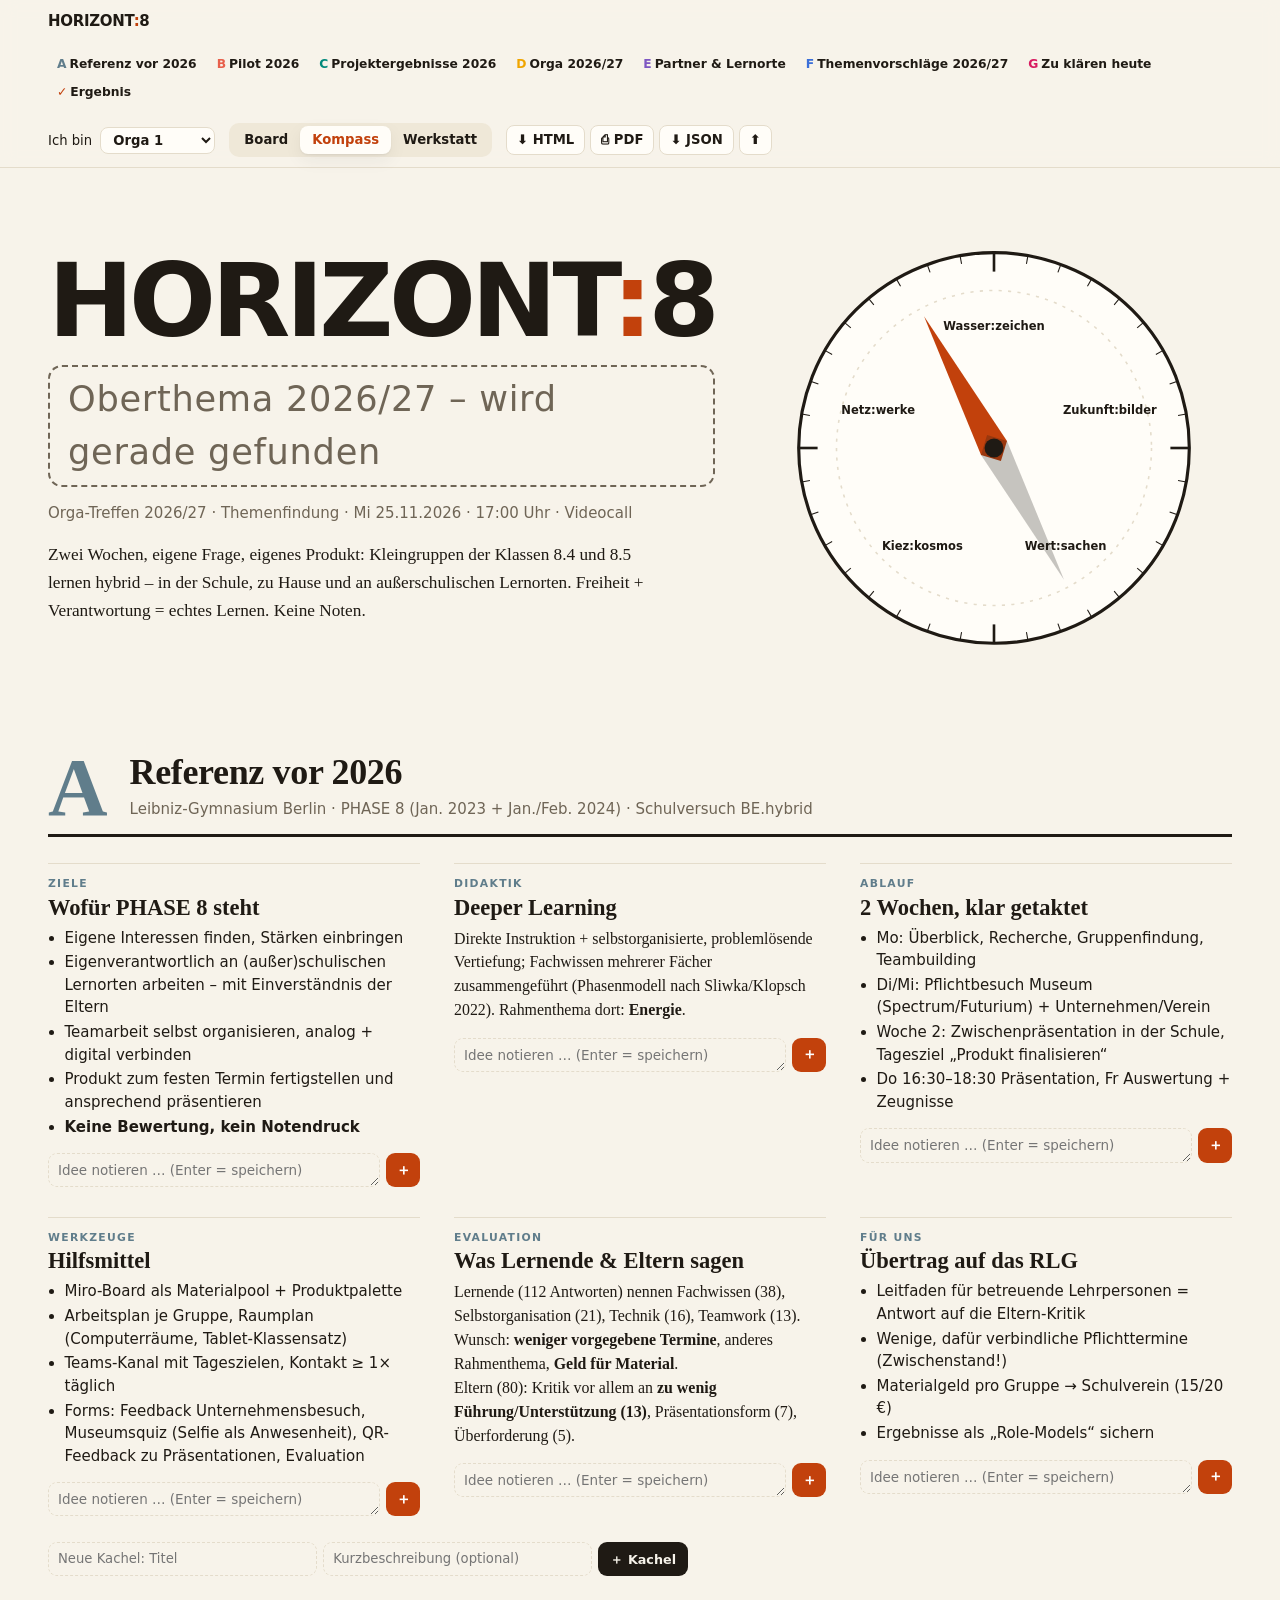
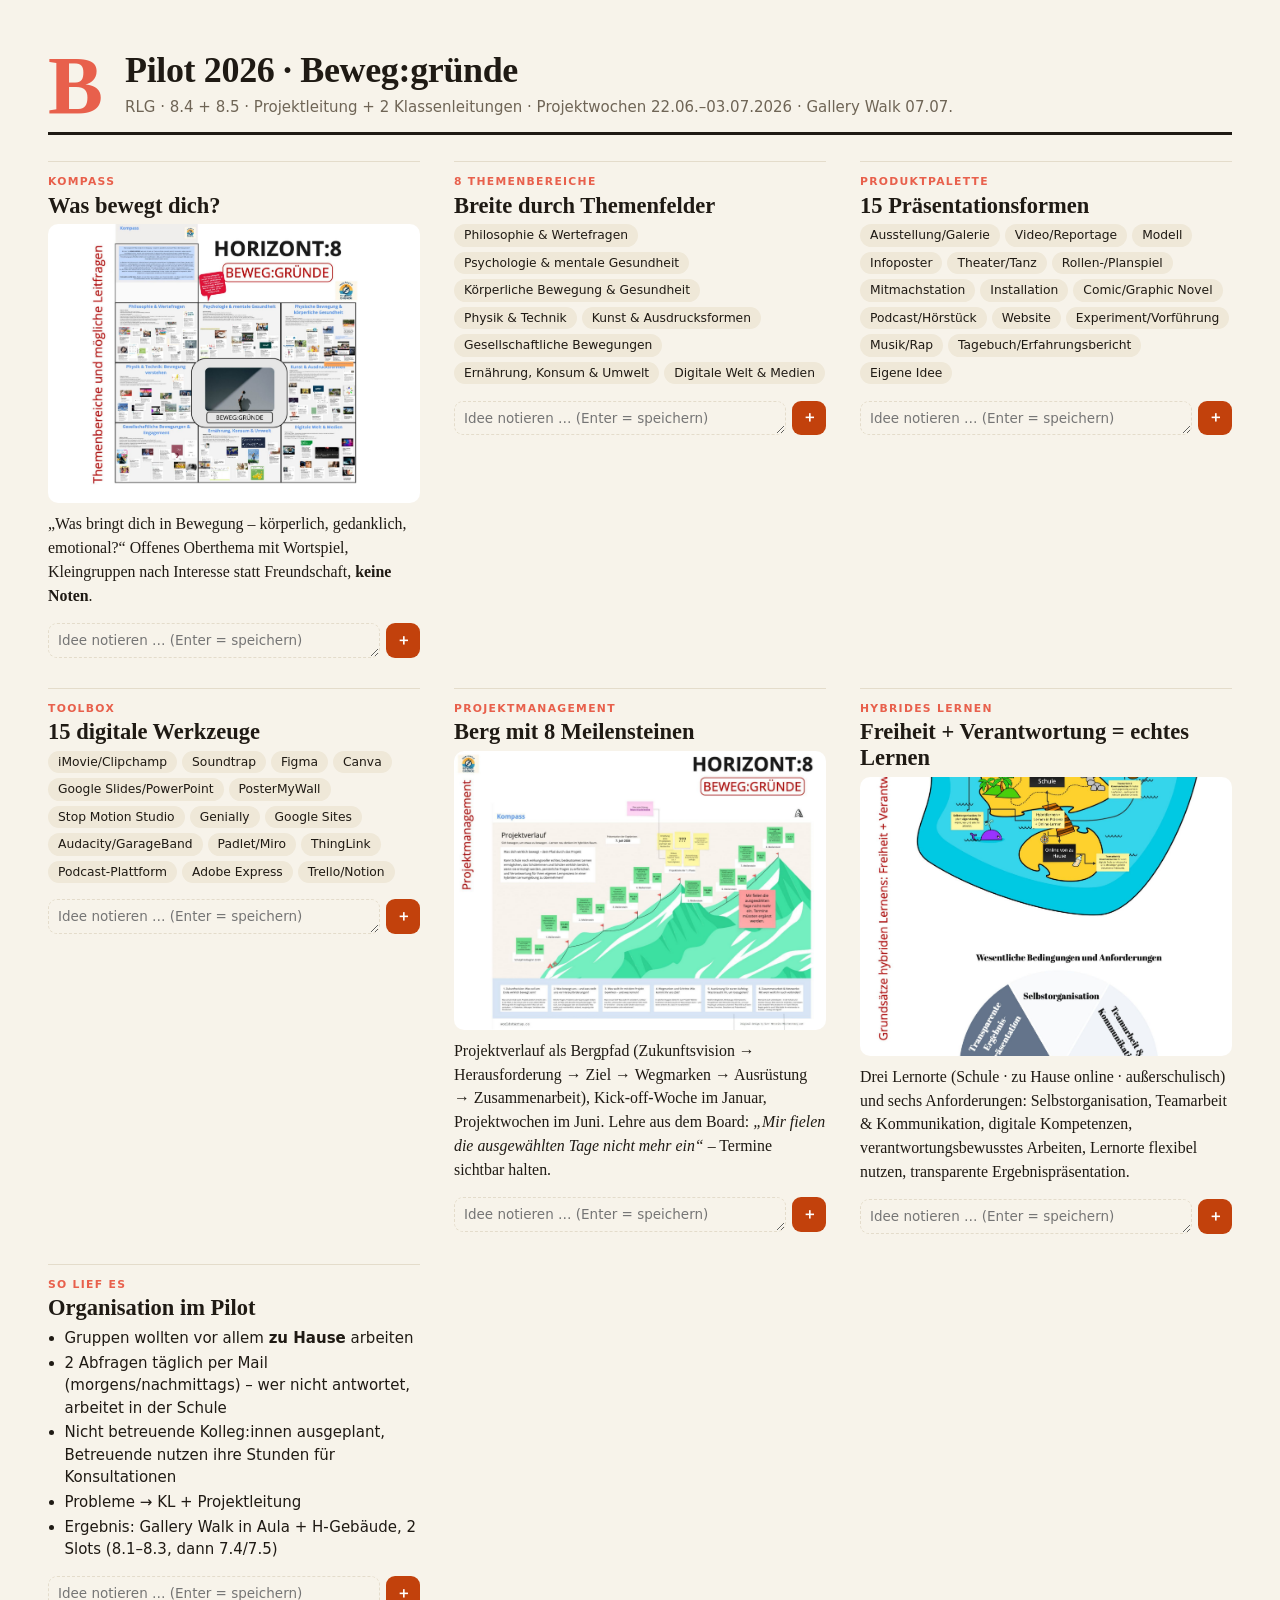
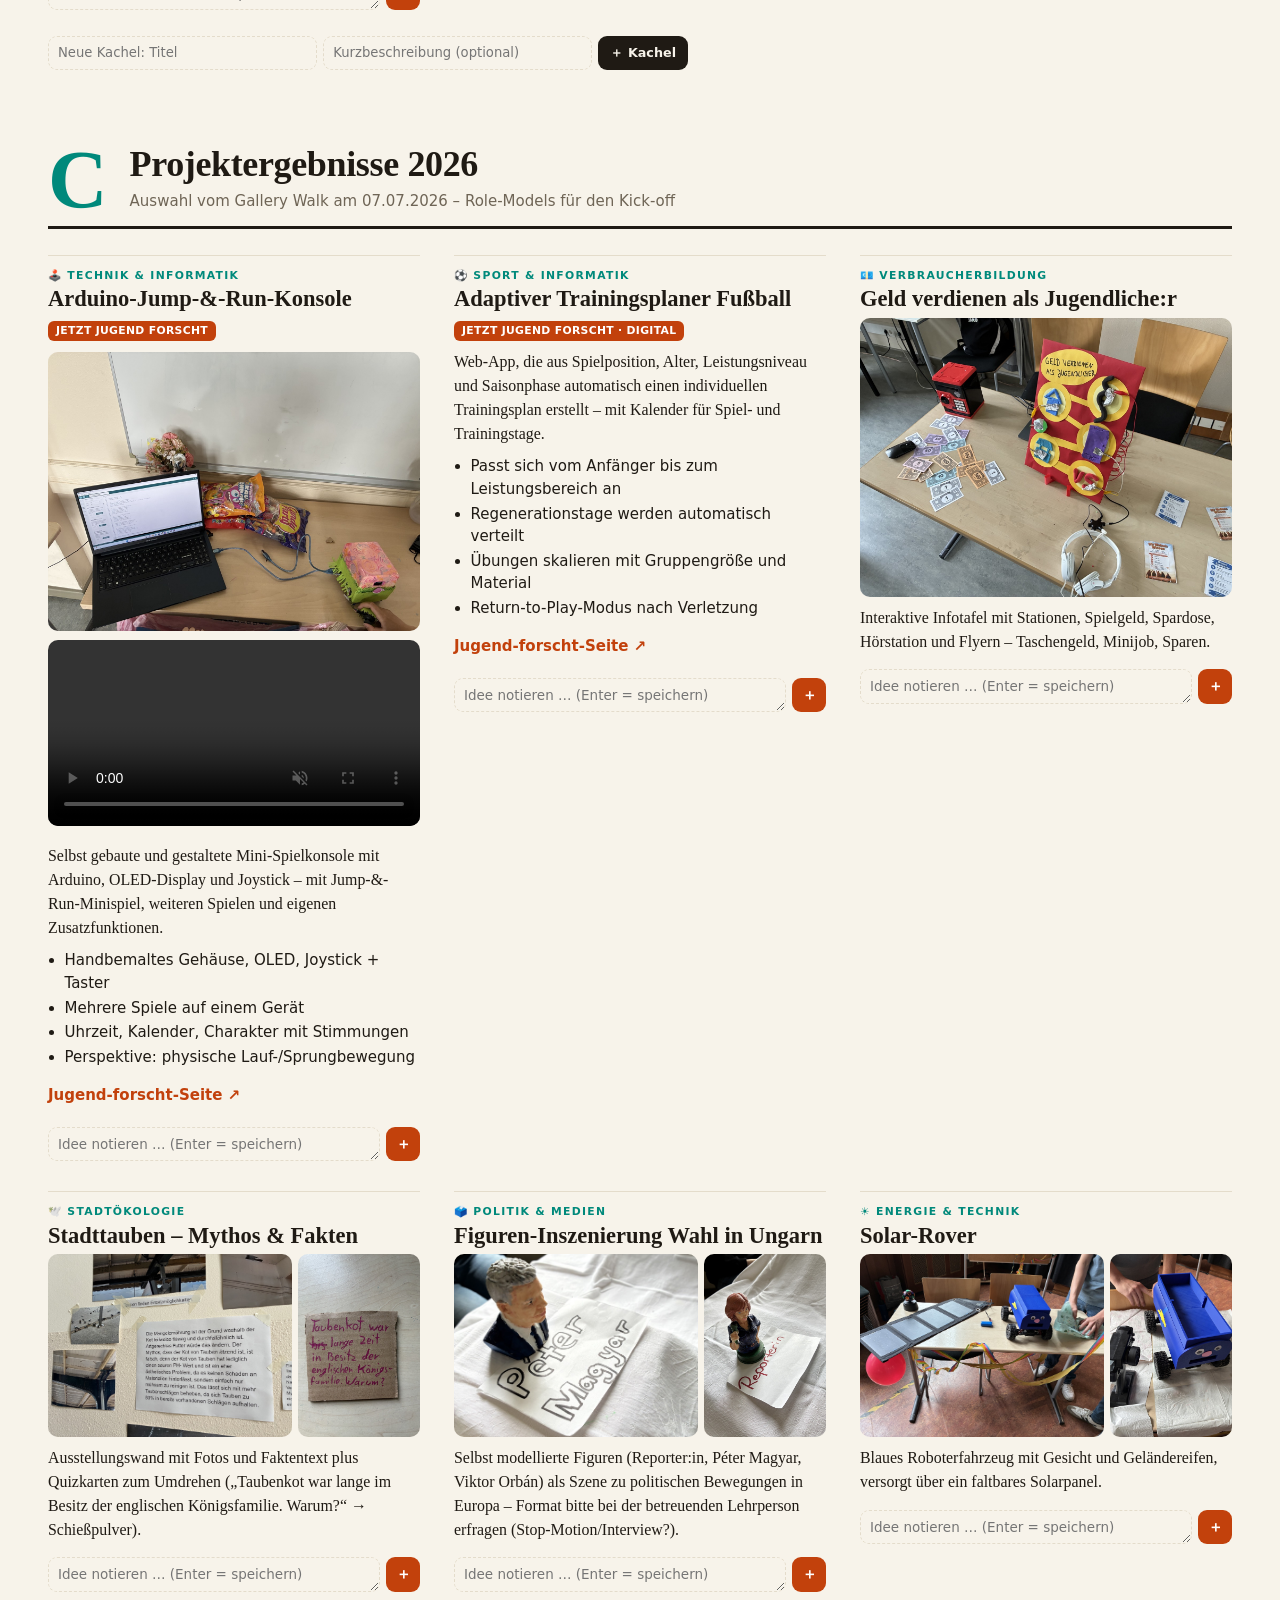
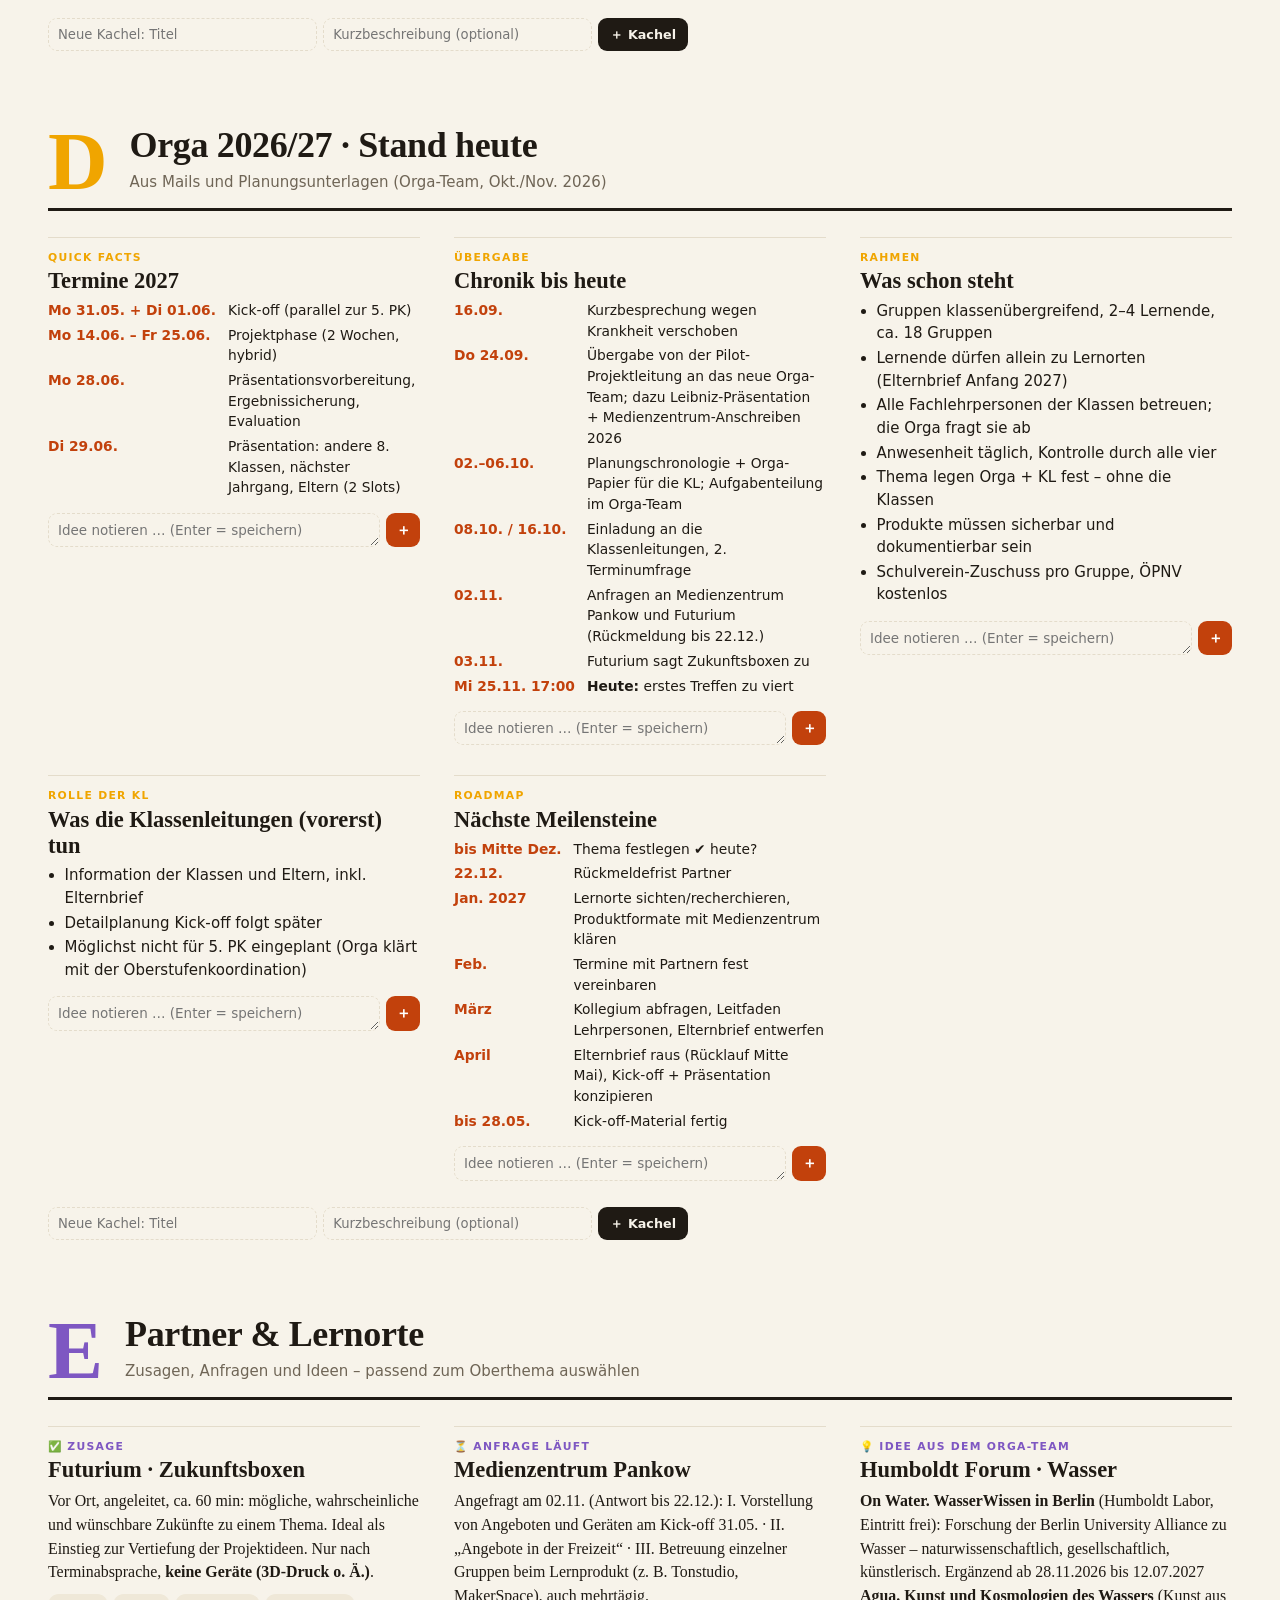
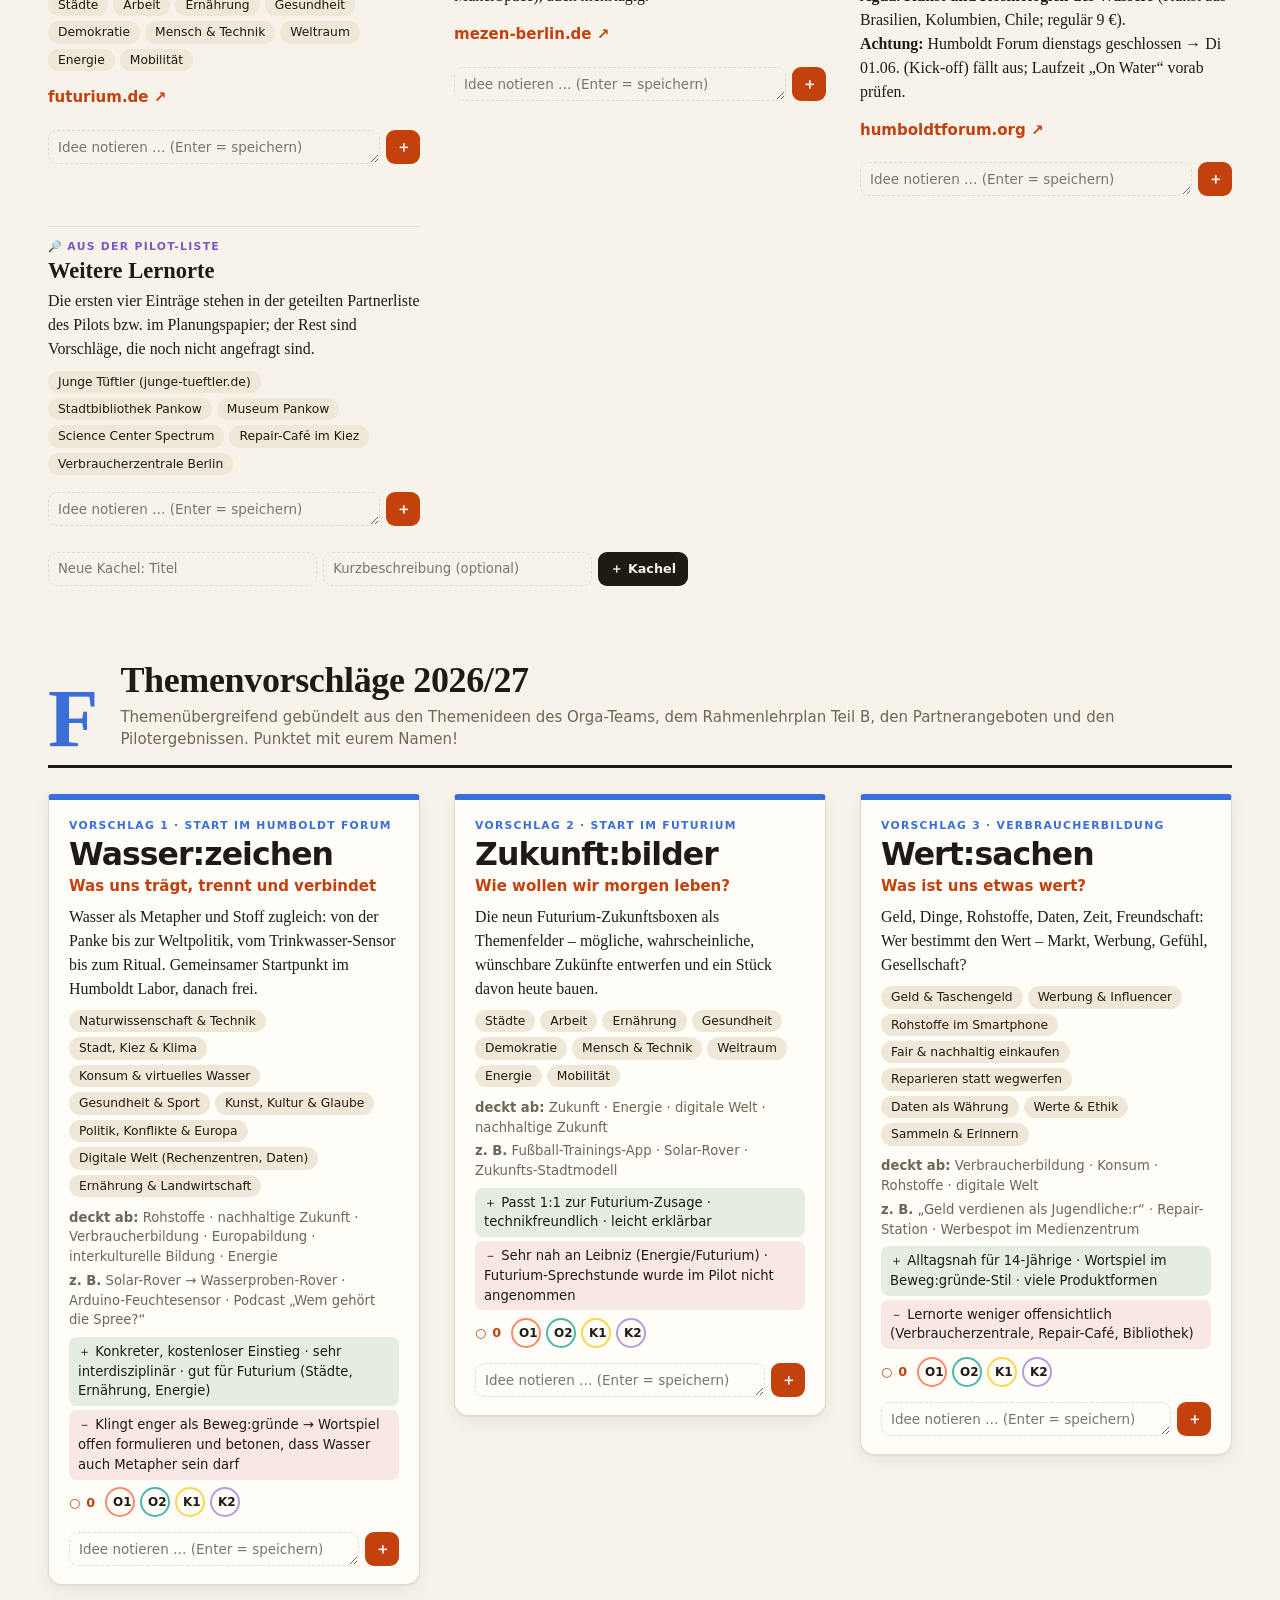
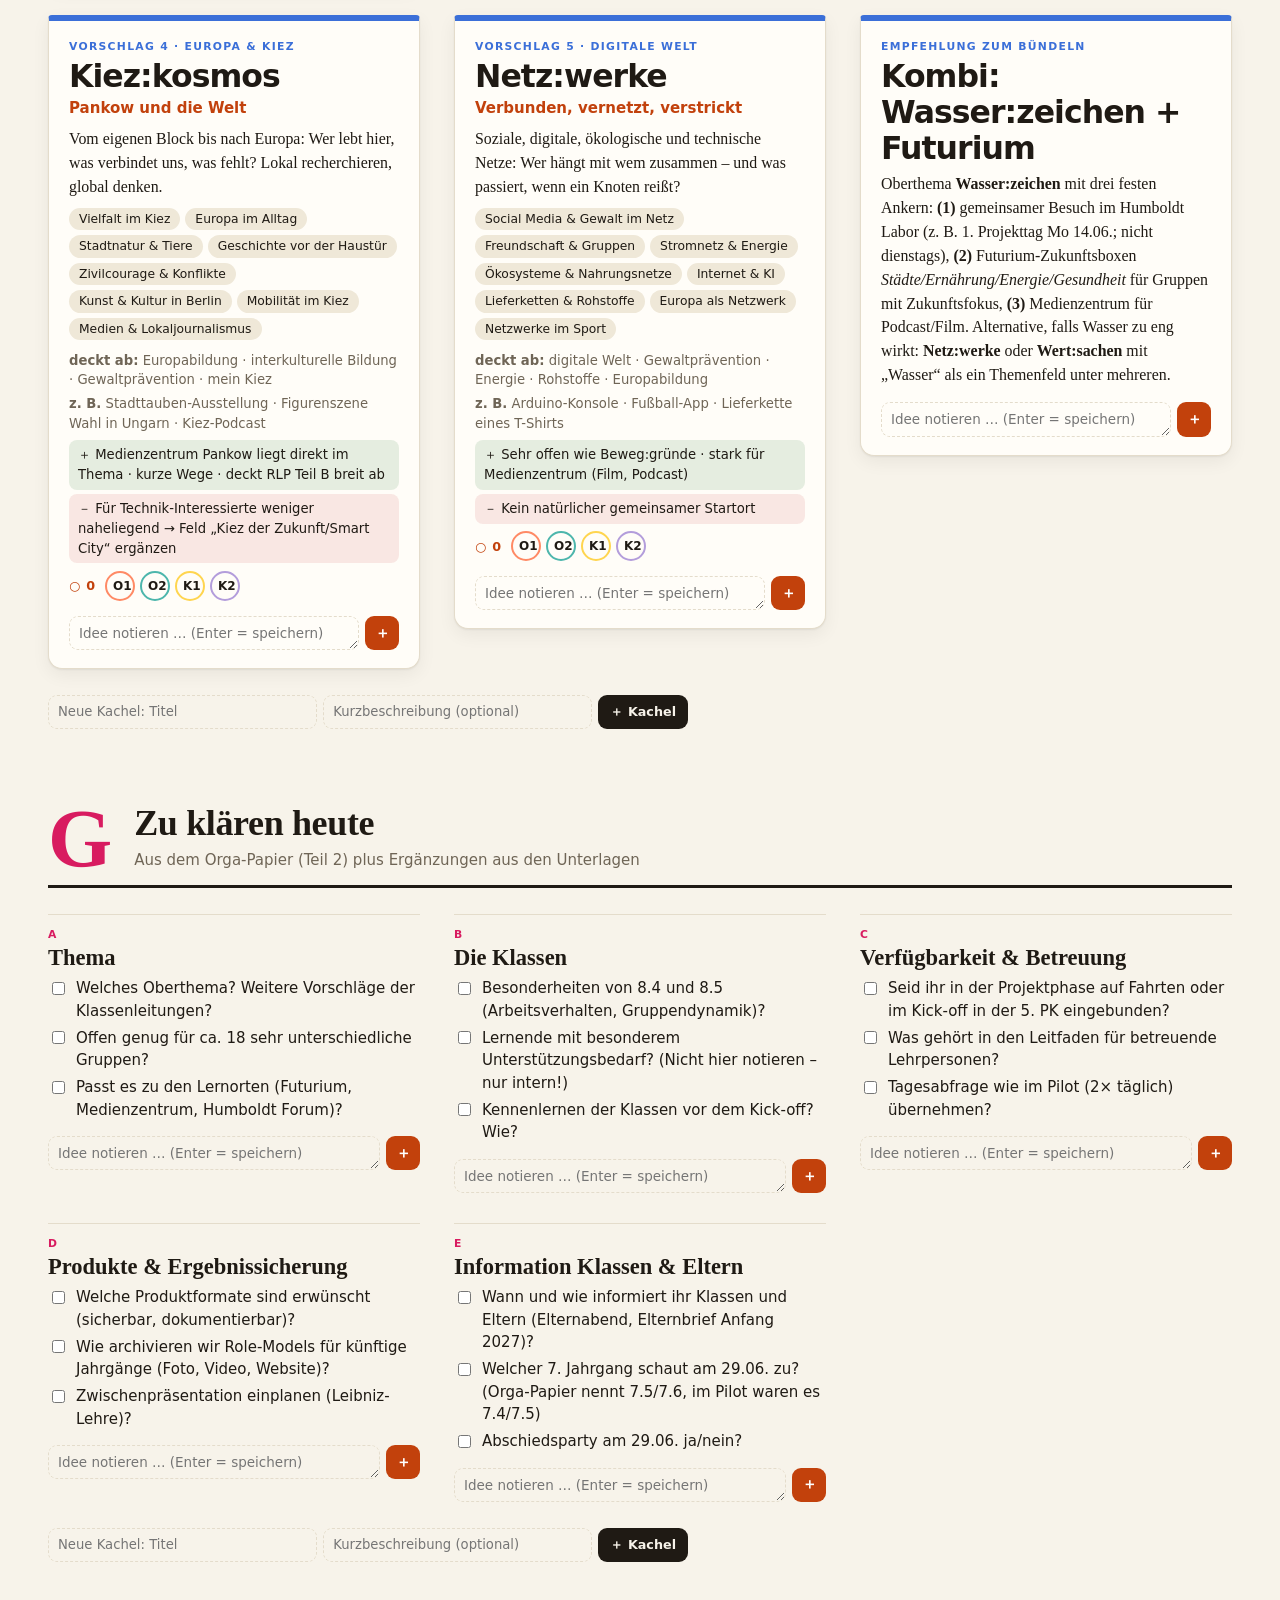
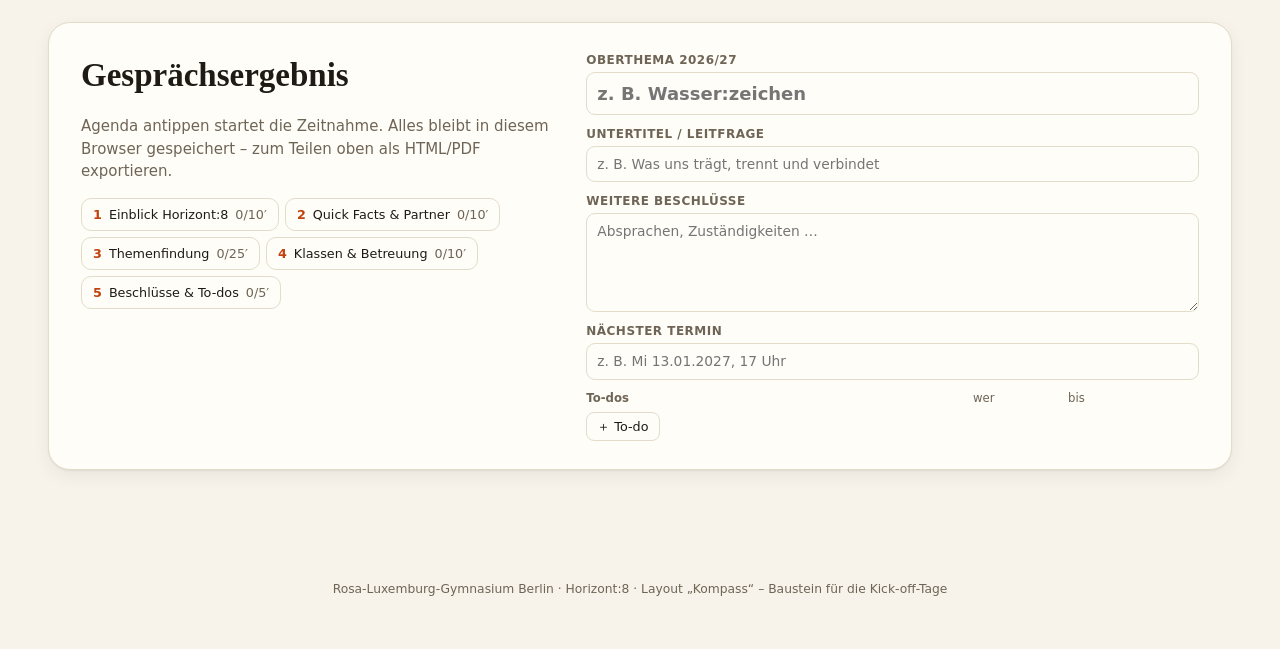
==== kompass.html @ 46ed24e5 "Horizont:8 Orga-Board 2026/27: Clusterung, drei Layouts, Notizen + Export Öffentliche Fassung mit Ro" ====
<!doctype html>
<html lang="de">
<head>
<meta charset="utf-8">
<meta name="viewport" content="width=device-width, initial-scale=1">
<title>Horizont:8 · Kompass</title>
<link rel="icon" href="data:image/svg+xml,<svg xmlns='http://www.w3.org/2000/svg' viewBox='0 0 100 100'><text y='.9em' font-size='90'>🧭</text></svg>">
<link rel="stylesheet" href="assets/base.css">
<style>
  :root { --bg: #f7f3ea; --card: #fffdf8; --line: #e4dccb; --chip: #efe8d8; --accent: #c2410c; --fg: #1f1a14; --muted: #6f6556;
          --serif: "Iowan Old Style", "Palatino Linotype", Palatino, Georgia, serif; }
  body { background: var(--bg); }
  .bar { position: sticky; top: 0; z-index: 30; background: color-mix(in srgb, var(--bg) 88%, transparent); backdrop-filter: blur(8px); border-bottom: 1px solid var(--line); }
  .bar-in { max-width: 1240px; margin: 0 auto; padding: 10px 28px; display: flex; gap: 18px; align-items: center; flex-wrap: wrap; }
  .bar .brand { font-weight: 900; letter-spacing: -.02em; } .bar .brand span { color: var(--accent); }
  .toc { display: flex; gap: 2px; flex-wrap: wrap; }
  .toc a { text-decoration: none; color: var(--fg); font-size: .82em; padding: 4px 9px; border-radius: 8px; font-weight: 600; }
  .toc a:hover { background: var(--chip); } .toc a b { color: var(--cc); margin-right: 3px; }
  .bar .h8-toolbar { margin-left: auto; }
  .hero { max-width: 1240px; margin: 0 auto; padding: 70px 28px 40px; display: grid; grid-template-columns: 1.3fr 1fr; gap: 40px; align-items: center; }
  .hero h1 { font-size: clamp(3rem, 8vw, 6.5rem); line-height: .9; margin: 0; letter-spacing: -.045em; font-weight: 900; }
  .hero h1 span { color: var(--accent); }
  .hero .ot { display: inline-block; margin-top: 18px; border: 2.5px solid var(--accent); color: var(--accent); border-radius: 14px; padding: 6px 18px; font-size: clamp(1.4rem, 3vw, 2.2rem); font-weight: 700; letter-spacing: .02em; text-transform: uppercase; }
  .hero .ot.open { border-style: dashed; color: var(--muted); border-color: var(--muted); text-transform: none; font-weight: 500; }
  .hero .claim { font-family: var(--serif); font-size: 1.45em; font-style: italic; margin: 14px 0 6px; }
  .hero .meta { color: var(--muted); }
  .hero .lead { font-family: var(--serif); font-size: 1.15em; line-height: 1.6; max-width: 620px; }
  #compass { width: 100%; max-width: 420px; justify-self: center; }
  #compass text { font: 700 11px var(--font); fill: var(--fg); }
  #needle { transition: transform 1.2s cubic-bezier(.3,1.6,.5,1); transform-origin: 200px 200px; }
  section.cl { max-width: 1240px; margin: 0 auto; padding: 56px 28px 20px; scroll-margin-top: 60px; }
  section.cl > header { display: grid; grid-template-columns: auto 1fr; gap: 6px 22px; align-items: end; border-bottom: 3px solid var(--fg); padding-bottom: 14px; margin-bottom: 26px; }
  section.cl .k { grid-row: span 2; font-family: var(--serif); font-size: 5.5em; line-height: .8; color: var(--cc); font-weight: 700; }
  section.cl h2 { margin: 0; font-family: var(--serif); font-size: 2.4em; letter-spacing: -.01em; line-height: 1.05; }
  section.cl .sub { margin: 0; color: var(--muted); }
  .cols { display: grid; grid-template-columns: repeat(auto-fill, minmax(330px, 1fr)); gap: 30px 34px; align-items: start; }
  .tile { position: relative; padding-top: 12px; border-top: 1.5px solid var(--line); }
  .tile .kick { font-size: .72em; letter-spacing: .12em; text-transform: uppercase; font-weight: 800; color: var(--cc); }
  .tile h3 { font-family: var(--serif); font-size: 1.5em; margin: 2px 0 6px; line-height: 1.15; }
  .th .tile { background: var(--card); border: 1px solid var(--line); border-top: 6px solid var(--cc); border-radius: 4px 4px var(--radius) var(--radius); padding: 18px 20px; box-shadow: var(--shadow); }
  .th .tile h3 { font-family: var(--font); font-weight: 900; font-size: 2.1em; letter-spacing: -.03em; }
  .tile .h8-text { font-family: var(--serif); font-size: 1.06em; }
  .add { margin-top: 26px; max-width: 640px; }
  #ergebnis { max-width: 1240px; margin: 40px auto 80px; padding: 0 28px; }
  #ergebnis .box { background: var(--card); border: 1px solid var(--line); border-radius: 22px; padding: 28px 32px; box-shadow: var(--shadow); display: grid; grid-template-columns: 1fr 1.3fr; gap: 34px; }
  #ergebnis h2 { font-family: var(--serif); font-size: 2.2em; margin: 0 0 6px; }
  footer { text-align: center; color: var(--muted); font-size: .82em; padding: 30px 0 50px; }
  @media (max-width: 900px) { .hero, #ergebnis .box { grid-template-columns: 1fr; } }
</style>
</head>
<body>
<div class="bar"><div class="bar-in"><span class="brand">HORIZONT<span>:</span>8</span><nav class="toc" id="toc"></nav><div id="tb"></div></div></div>

<div class="hero">
  <div>
    <h1>HORIZONT<span>:</span>8</h1>
    <div id="ot"></div>
    <p class="claim" id="claim"></p>
    <p class="meta" id="meta"></p>
    <p class="lead">Zwei Wochen, eigene Frage, eigenes Produkt: Kleingruppen der Klassen 8.4 und 8.5 lernen hybrid – in der Schule, zu Hause und an außerschulischen Lernorten. Freiheit + Verantwortung = echtes Lernen. Keine Noten.</p>
  </div>
  <svg id="compass" viewBox="0 0 400 400" role="img" aria-label="Kompass: die Nadel zeigt auf das Thema mit den meisten Punkten">
    <circle cx="200" cy="200" r="186" fill="var(--card)" stroke="var(--fg)" stroke-width="3"/>
    <circle cx="200" cy="200" r="150" fill="none" stroke="var(--line)" stroke-width="1.5" stroke-dasharray="3 6"/>
    <g id="ticks"></g><g id="labels"></g>
    <g id="needle"><polygon points="200,58 214,200 200,214 186,200" fill="var(--accent)"/><polygon points="200,342 214,200 200,186 186,200" fill="var(--fg)" opacity=".25"/></g>
    <circle cx="200" cy="200" r="9" fill="var(--fg)"/>
  </svg>
</div>

<main id="main"></main>

<div id="ergebnis">
  <div class="box">
    <div><h2>Gesprächsergebnis</h2><p style="color:var(--muted)">Agenda antippen startet die Zeitnahme. Alles bleibt in diesem Browser gespeichert – zum Teilen oben als HTML/PDF exportieren.</p><div id="agenda"></div></div>
    <div id="dec"></div>
  </div>
</div>
<footer>Rosa-Luxemburg-Gymnasium Berlin · Horizont:8 · Layout „Kompass“ – Baustein für die Kick-off-Tage</footer>

<script src="assets/data.js"></script>
<script src="assets/app.js"></script>
<script>
(function () {
  const H = H8, D = H.data;
  const css = (c) => `var(--c-${c.farbe})`;
  document.getElementById("meta").textContent = D.meta.untertitel + " · " + D.meta.termin;

  function hero() {
    const d = H.st.decisions, ot = document.getElementById("ot");
    ot.innerHTML = d.oberthema ? `<span class="ot">${H.esc(d.oberthema)}</span>` : `<span class="ot open">Oberthema 2026/27 – wird gerade gefunden</span>`;
    document.getElementById("claim").textContent = d.claim || "";
    compass();
  }
  function compass() {
    const th = H.clusters().find((c) => c.voting); if (!th) return;
    const items = th.tiles.filter((t) => !/kombi/.test(t.id));
    const n = items.length, R = 168;
    document.getElementById("ticks").innerHTML = Array.from({ length: 36 }, (_, i) => { const a = i * 10 * Math.PI / 180; const r1 = i % 9 ? 178 : 168; return `<line x1="${200 + Math.sin(a) * r1}" y1="${200 - Math.cos(a) * r1}" x2="${200 + Math.sin(a) * 186}" y2="${200 - Math.cos(a) * 186}" stroke="var(--fg)" stroke-width="${i % 9 ? 1 : 2.5}"/>`; }).join("");
    const rk = H.ranking(), lead = rk[0] && rk[0].total > 0 && (!rk[1] || rk[1].total < rk[0].total) ? rk[0].tile.id : null;
    document.getElementById("labels").innerHTML = items.map((t, i) => {
      const a = (i / n) * 2 * Math.PI, x = 200 + Math.sin(a) * (R - 52), y = 200 - Math.cos(a) * (R - 52);
      const v = Object.values(H.st.votes[t.id] || {}).reduce((s, b) => s + b, 0);
      return `<g style="cursor:pointer" data-go="${t.id}"><text x="${x}" y="${y}" text-anchor="middle" dominant-baseline="middle" ${t.id === lead ? 'style="fill:var(--accent);font-size:13px"' : ""}>${H.esc(t.titel)}</text>${v ? `<text x="${x}" y="${y + 14}" text-anchor="middle" style="font-size:10px;fill:var(--accent)">${"●".repeat(v)}</text>` : ""}</g>`;
    }).join("");
    const idx = lead ? items.findIndex((t) => t.id === lead) : -1;
    document.getElementById("needle").style.transform = `rotate(${idx >= 0 ? (idx / n) * 360 : -28}deg)`;
    document.querySelectorAll("[data-go]").forEach((g) => g.addEventListener("click", () => document.getElementById("t-" + g.dataset.go)?.scrollIntoView({ behavior: "smooth", block: "center" })));
  }
  function body() {
    const main = document.getElementById("main"), toc = document.getElementById("toc");
    main.innerHTML = ""; toc.innerHTML = "";
    H.clusters().forEach((c) => {
      toc.appendChild(H.el(`<a href="#s-${c.id}" style="--cc:${css(c)}"><b>${c.kurz}</b>${H.esc(c.titel.split("·")[0].trim())}</a>`));
      const s = H.el(`<section class="cl ${c.voting ? "th" : ""}" id="s-${c.id}" style="--cc:${css(c)}"><header><span class="k">${c.kurz}</span><h2>${H.esc(c.titel)}</h2><p class="sub">${c.sub || ""}</p></header><div class="cols"></div><div class="add"></div></section>`);
      const cols = s.querySelector(".cols");
      c.tiles.forEach((t) => {
        const tile = H.el(`<article class="tile" id="t-${t.id}"><div class="kick">${H.esc(t.kicker || "")}</div><h3>${H.esc(t.titel)}</h3>${H.tileBody(t)}</article>`);
        if (c.voting && !/kombi/.test(t.id)) tile.appendChild(H.voteEl(t.id));
        tile.appendChild(H.notesEl(t.id)); cols.appendChild(tile);
      });
      s.querySelector(".add").appendChild(H.addTileEl(c.id));
      main.appendChild(s);
    });
    toc.appendChild(H.el(`<a href="#ergebnis" style="--cc:var(--accent)"><b>✓</b>Ergebnis</a>`));
  }
  H.onAgenda = (g) => { const s = document.getElementById("s-" + g.cluster); (s || document.getElementById("ergebnis")).scrollIntoView({ behavior: "smooth" }); };
  function all() {
    document.getElementById("tb").replaceChildren(H.toolbarEl("kompass.html"));
    document.getElementById("agenda").replaceChildren(H.agendaEl());
    document.getElementById("dec").replaceChildren(H.decisionsEl());
    body(); hero();
  }
  H.onChange(all); H.onSoft(hero); all();
})();
</script>
</body>
</html>
---- assets/base.css ----
/* Horizont:8 · gemeinsame Komponenten. Layouts setzen nur die Variablen. */
:root {
  --bg: #f6f4ef; --fg: #1c2430; --muted: #5b6573; --card: #fff; --line: #e3e0d8;
  --accent: #d84315; --chip: #f1eee7; --radius: 14px; --shadow: 0 1px 2px rgba(0,0,0,.06), 0 6px 18px rgba(0,0,0,.06);
  --c-slate: #607d8b; --c-coral: #e8604c; --c-teal: #00897b; --c-amber: #f0a500; --c-violet: #7e57c2; --c-blue: #3b6fd8; --c-rose: #d81b60;
  --font: "Inter", system-ui, -apple-system, "Segoe UI", sans-serif;
}
* { box-sizing: border-box; }
body { margin: 0; background: var(--bg); color: var(--fg); font: 15px/1.5 var(--font); -webkit-font-smoothing: antialiased; }
a { color: var(--accent); }
button, input, select, textarea { font: inherit; color: inherit; }
img { max-width: 100%; }

/* Kachel-Inhalte */
.h8-text { margin: .3em 0 .6em; }
.h8-claim { margin: -.2em 0 .5em; font-weight: 600; color: var(--accent); }
.h8-bullets { margin: .2em 0 .6em; padding-left: 1.1em; } .h8-bullets li { margin: .15em 0; }
.h8-chips { display: flex; flex-wrap: wrap; gap: 5px; margin: .4em 0 .7em; }
.h8-chips span { background: var(--chip); border-radius: 999px; padding: 2px 10px; font-size: .82em; }
.h8-timeline { display: grid; grid-template-columns: max-content 1fr; gap: 4px 12px; margin: .3em 0 .6em; font-size: .92em; }
.h8-timeline dt { font-weight: 700; white-space: nowrap; color: var(--accent); } .h8-timeline dd { margin: 0; }
.h8-checks { list-style: none; padding: 0; margin: .2em 0 .6em; }
.h8-checks li { margin: .3em 0; } .h8-checks label { display: flex; gap: 8px; align-items: flex-start; cursor: pointer; }
.h8-checks input { margin-top: .3em; accent-color: var(--accent); }
.h8-checks input:checked + span { color: var(--muted); text-decoration: line-through; }
.h8-deckt, .h8-beispiel { font-size: .88em; margin: .3em 0; color: var(--muted); }
.h8-procon { display: grid; gap: 4px; margin: .5em 0; font-size: .88em; }
.h8-procon p { margin: 0; padding: 5px 9px; border-radius: 8px; }
.h8-procon .pro { background: color-mix(in srgb, #2e7d32 12%, transparent); }
.h8-procon .contra { background: color-mix(in srgb, #c62828 10%, transparent); }
.h8-links a { font-weight: 600; text-decoration: none; margin-right: 10px; }
.h8-badge { display: inline-block; background: var(--accent); color: #fff; border-radius: 6px; font-size: .72em; font-weight: 700; padding: 2px 8px; letter-spacing: .03em; text-transform: uppercase; margin-bottom: .4em; }
.h8-fig { margin: .4em 0 .6em; } .h8-fig img { width: 100%; border-radius: 10px; cursor: zoom-in; display: block; aspect-ratio: 4/3; object-fit: cover; }
.h8-fig-2 { display: grid; grid-template-columns: 2fr 1fr; gap: 6px; } .h8-fig-2 img { height: 100%; }
.h8-video { width: 100%; border-radius: 10px; margin-bottom: .5em; }

/* Notizen */
.h8-notes { margin-top: .6em; }
.h8-note-list { display: flex; flex-wrap: wrap; gap: 8px; margin-bottom: 6px; }
.h8-note { background: var(--nc); color: #1c2430; border-radius: 4px 4px 4px 14px; padding: 7px 9px 5px; min-width: 120px; max-width: 100%; flex: 1 1 140px; box-shadow: 0 2px 6px rgba(0,0,0,.12); font-size: .9em; transform: rotate(-.4deg); }
.h8-note:nth-child(2n) { transform: rotate(.5deg); }
.h8-note-text { outline: none; white-space: pre-wrap; word-break: break-word; }
.h8-note-meta { display: flex; justify-content: space-between; align-items: center; font-size: .72em; opacity: .7; margin-top: 3px; }
.h8-note-meta button { border: 0; background: none; cursor: pointer; font-size: 1.3em; line-height: 1; padding: 0 2px; opacity: .6; }
.h8-note-meta button:hover { opacity: 1; }
.h8-note-form { display: flex; gap: 6px; }
.h8-note-form textarea { flex: 1; resize: vertical; min-height: 34px; border: 1.5px dashed var(--line); background: transparent; border-radius: 9px; padding: 6px 9px; font-size: .9em; }
.h8-note-form textarea:focus { outline: none; border-style: solid; border-color: var(--accent); background: var(--card); }
.h8-note-form button { border: 0; background: var(--accent); color: #fff; border-radius: 9px; width: 34px; cursor: pointer; font-weight: 700; }

/* Punkten */
.h8-vote { display: flex; align-items: center; gap: 5px; flex-wrap: wrap; margin: .5em 0; }
.h8-vote-total { font-size: .85em; color: var(--accent); margin-right: 4px; letter-spacing: 1px; }
.h8-vote-btn { width: 30px; height: 30px; border-radius: 50%; border: 2px solid var(--nc); background: transparent; cursor: pointer; font-weight: 800; font-size: .8em; }
.h8-vote-btn.on { background: var(--nc); color: #1c2430; }

/* Beschlüsse */
.h8-decisions { display: grid; gap: 10px; }
.h8-decisions label { display: grid; gap: 3px; font-size: .8em; font-weight: 700; color: var(--muted); text-transform: uppercase; letter-spacing: .04em; }
.h8-decisions input, .h8-decisions textarea, .h8-decisions select { text-transform: none; letter-spacing: 0; font-weight: 400; font-size: 1.15em; color: var(--fg); border: 1.5px solid var(--line); border-radius: 9px; padding: 7px 10px; background: var(--card); }
.h8-decisions input[data-k=oberthema] { font-size: 1.5em; font-weight: 800; }
.h8-todos { display: grid; gap: 5px; }
.h8-todo-head, .h8-todo { display: grid; grid-template-columns: 1fr 90px 100px 26px; gap: 5px; align-items: center; }
.h8-todo-head { font-size: .78em; color: var(--muted); }
.h8-todo-was { display: flex !important; align-items: center; gap: 6px; text-transform: none !important; }
.h8-todo input, .h8-todo select { font-size: .92em !important; padding: 5px 7px !important; width: 100%; min-width: 0; }
.h8-todo input[type=checkbox] { width: auto; accent-color: var(--accent); }
.h8-todo button { border: 0; background: none; cursor: pointer; font-size: 1.2em; color: var(--muted); }
.h8-mini { border: 1.5px solid var(--line); background: var(--card); border-radius: 8px; padding: 4px 10px; cursor: pointer; font-size: .85em; justify-self: start; }
.h8-mini:hover { border-color: var(--accent); }

/* Agenda */
.h8-agenda { display: flex; gap: 6px; flex-wrap: wrap; }
.h8-ag { position: relative; overflow: hidden; display: flex; align-items: center; gap: 7px; border: 1.5px solid var(--line); background: var(--card); border-radius: 10px; padding: 6px 11px; cursor: pointer; font-size: .85em; }
.h8-ag-n { font-weight: 800; color: var(--accent); } .h8-ag-m { color: var(--muted); font-variant-numeric: tabular-nums; }
.h8-ag-bar { position: absolute; left: 0; bottom: 0; height: 3px; background: var(--accent); transition: width .5s; }
.h8-ag.on { border-color: var(--accent); box-shadow: 0 0 0 3px color-mix(in srgb, var(--accent) 22%, transparent); }
.h8-ag.over .h8-ag-m { color: #c62828; font-weight: 700; } .h8-ag.over .h8-ag-bar { background: #c62828; }

/* Werkzeugleiste */
.h8-toolbar { display: flex; align-items: center; gap: 14px; flex-wrap: wrap; font-size: .88em; }
.h8-me select, .h8-newname { border: 1.5px solid var(--line); border-radius: 8px; padding: 4px 8px; background: var(--card); font-weight: 700; margin-left: 4px; }
.h8-layouts { display: flex; background: var(--chip); border-radius: 10px; padding: 3px; }
.h8-layouts a { text-decoration: none; color: var(--fg); padding: 4px 12px; border-radius: 8px; font-weight: 600; }
.h8-layouts a.on { background: var(--card); box-shadow: var(--shadow); color: var(--accent); }
.h8-export { display: flex; gap: 5px; }
.h8-export button, .h8-import { border: 1.5px solid var(--line); background: var(--card); border-radius: 8px; padding: 4px 10px; cursor: pointer; font-weight: 600; }
.h8-export button:hover, .h8-import:hover { border-color: var(--accent); color: var(--accent); }

.h8-addtile { display: flex; gap: 6px; flex-wrap: wrap; margin-top: 8px; }
.h8-addtile input { flex: 1 1 160px; border: 1.5px dashed var(--line); border-radius: 9px; padding: 6px 9px; background: transparent; font-size: .88em; }
.h8-addtile button { border: 0; background: var(--fg); color: var(--bg); border-radius: 9px; padding: 6px 12px; cursor: pointer; font-size: .85em; font-weight: 700; }

.h8-lightbox { position: fixed; inset: 0; background: rgba(10,14,20,.88); display: grid; place-items: center; z-index: 9999; cursor: zoom-out; padding: 3vmin; }
.h8-lightbox img { max-width: 100%; max-height: 94vh; border-radius: 10px; }
.h8-toast { position: fixed; bottom: 24px; left: 50%; transform: translateX(-50%); background: var(--fg); color: var(--bg); padding: 10px 18px; border-radius: 10px; z-index: 9999; box-shadow: var(--shadow); }

@media print { .h8-toolbar, .h8-note-form, .h8-addtile, .h8-agenda { display: none !important; } }
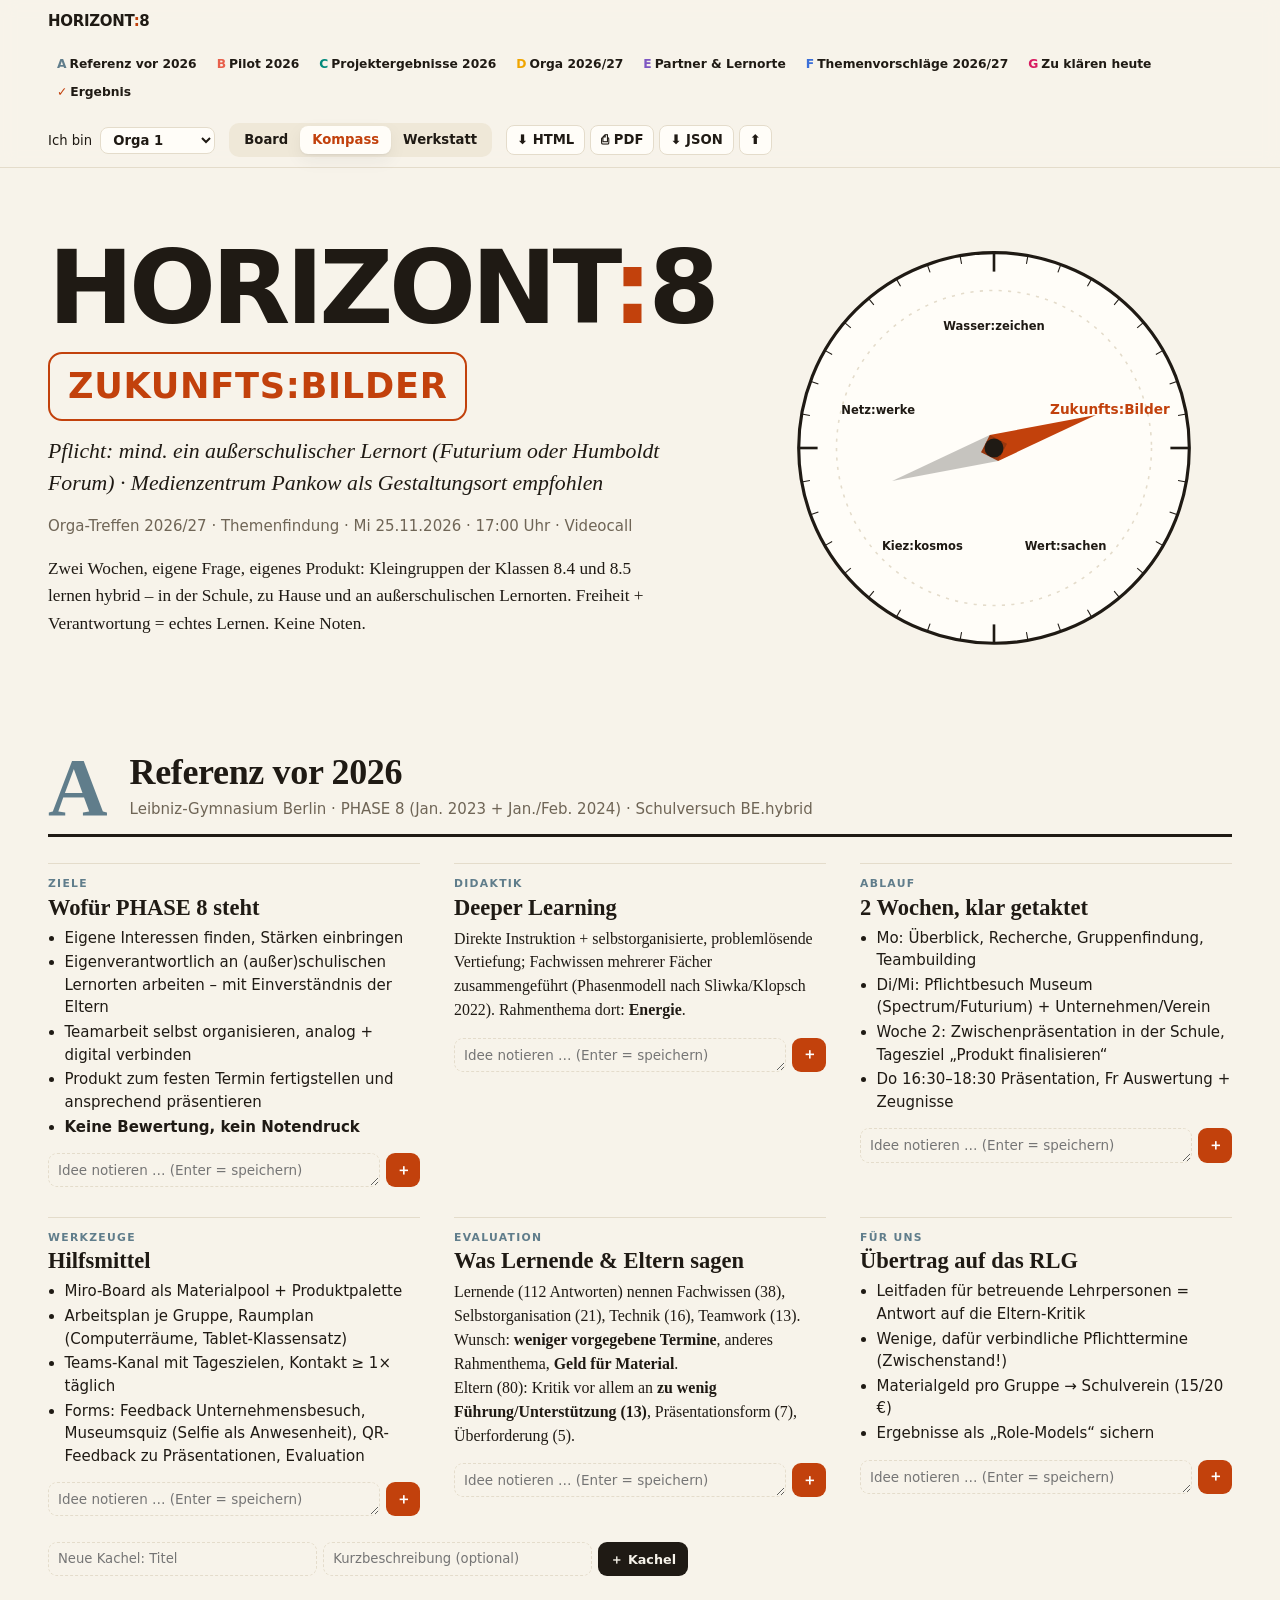
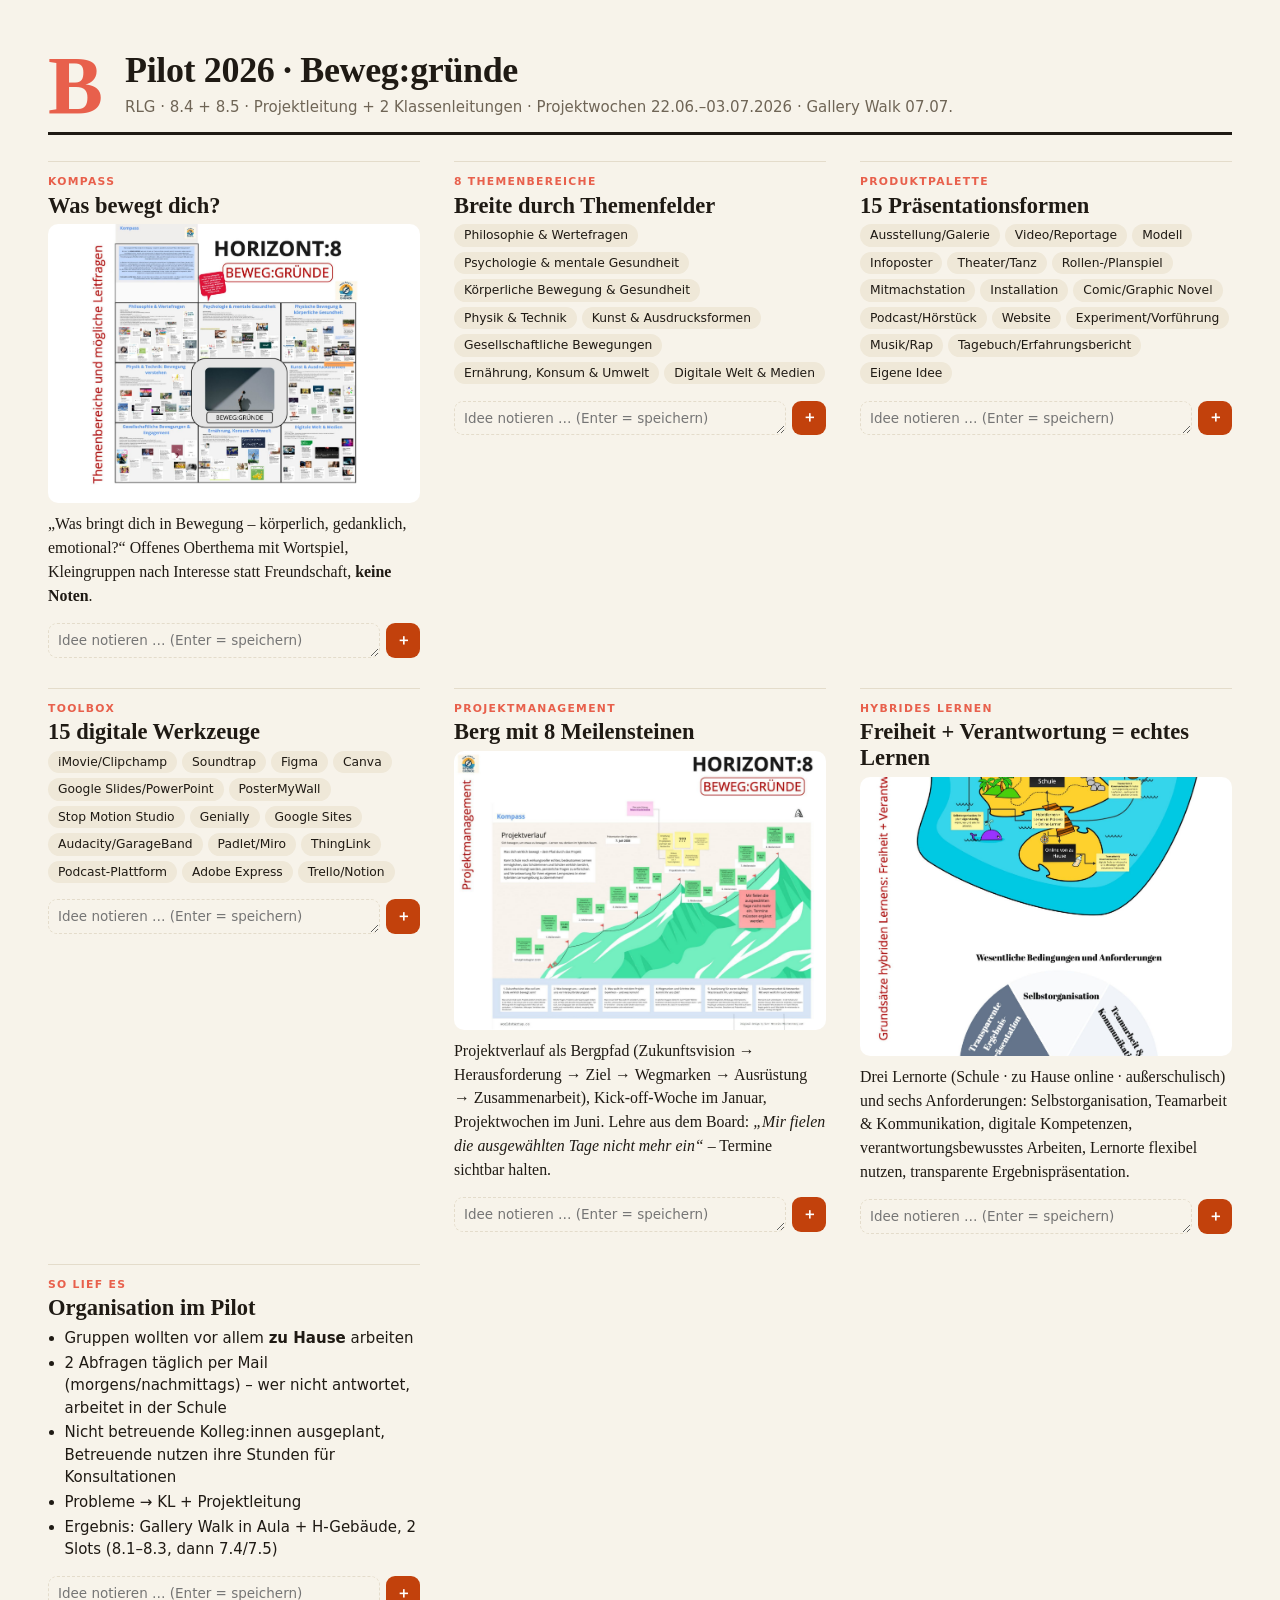
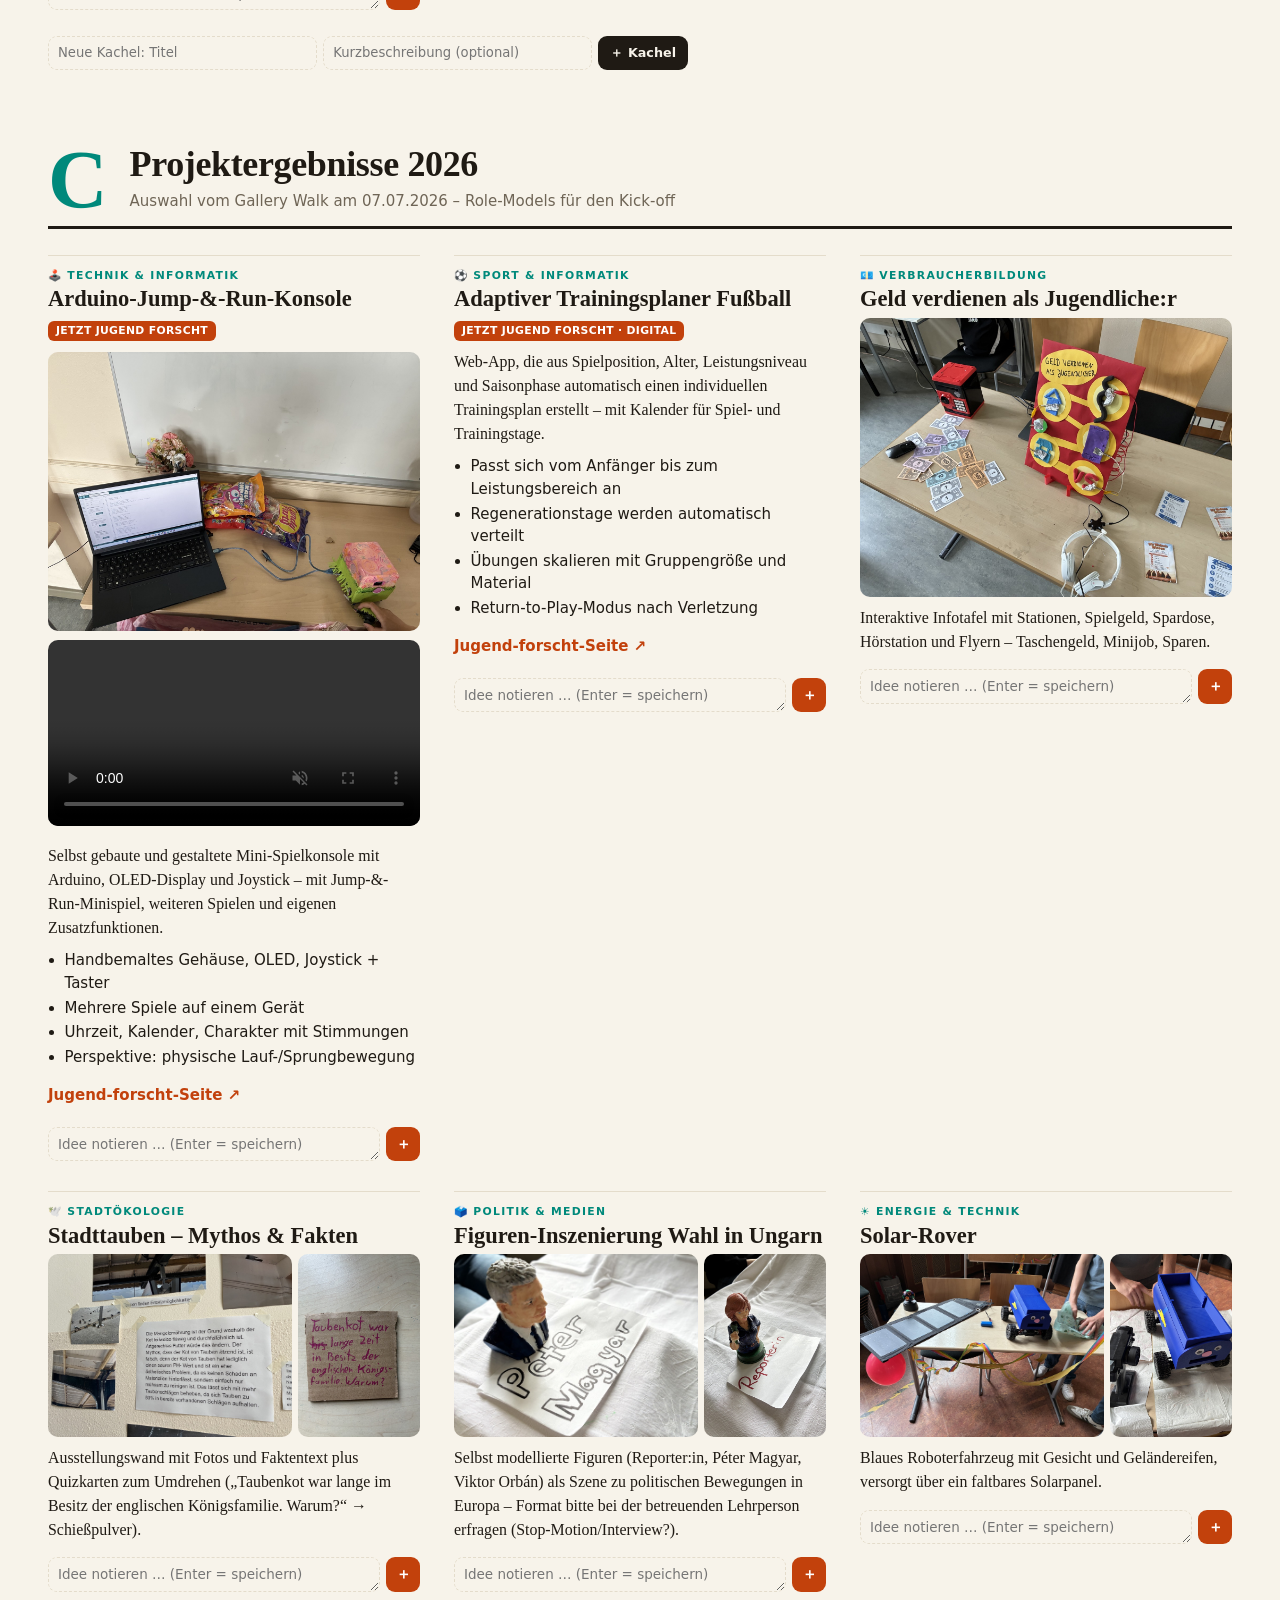
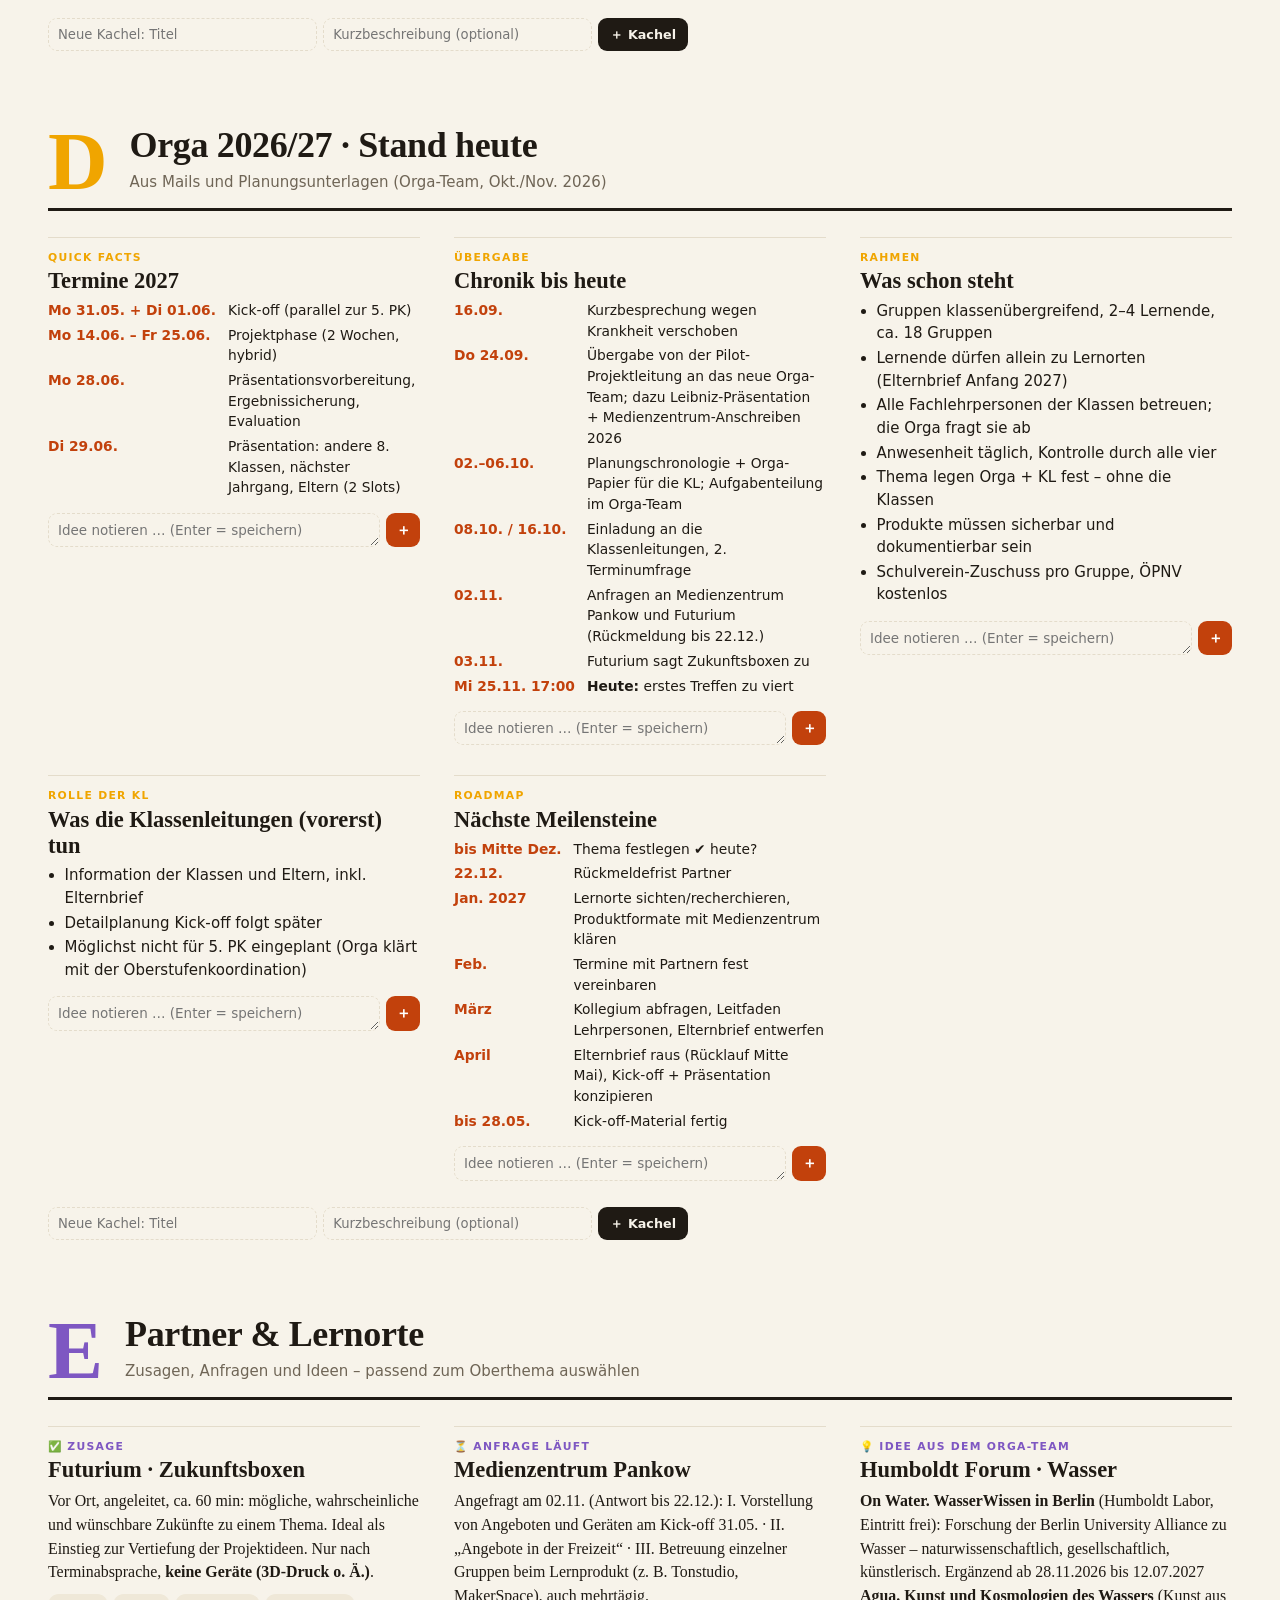
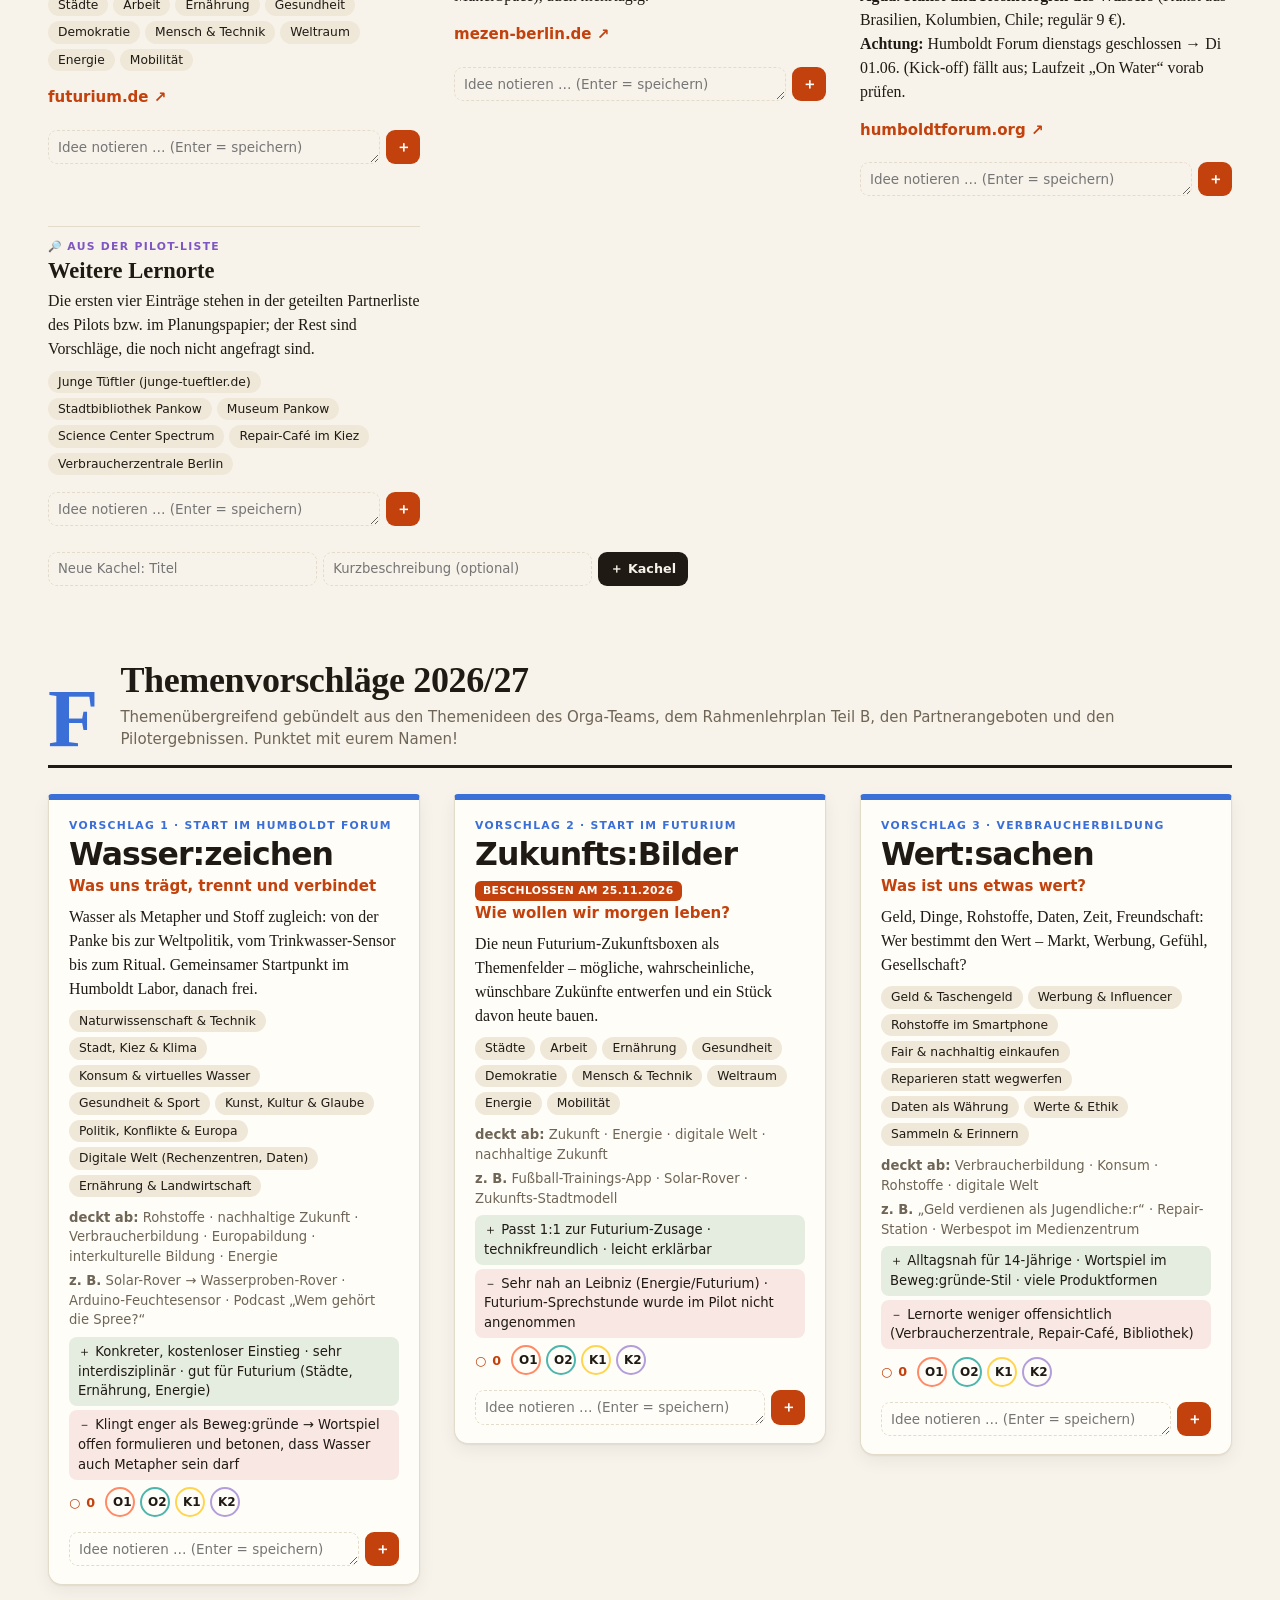
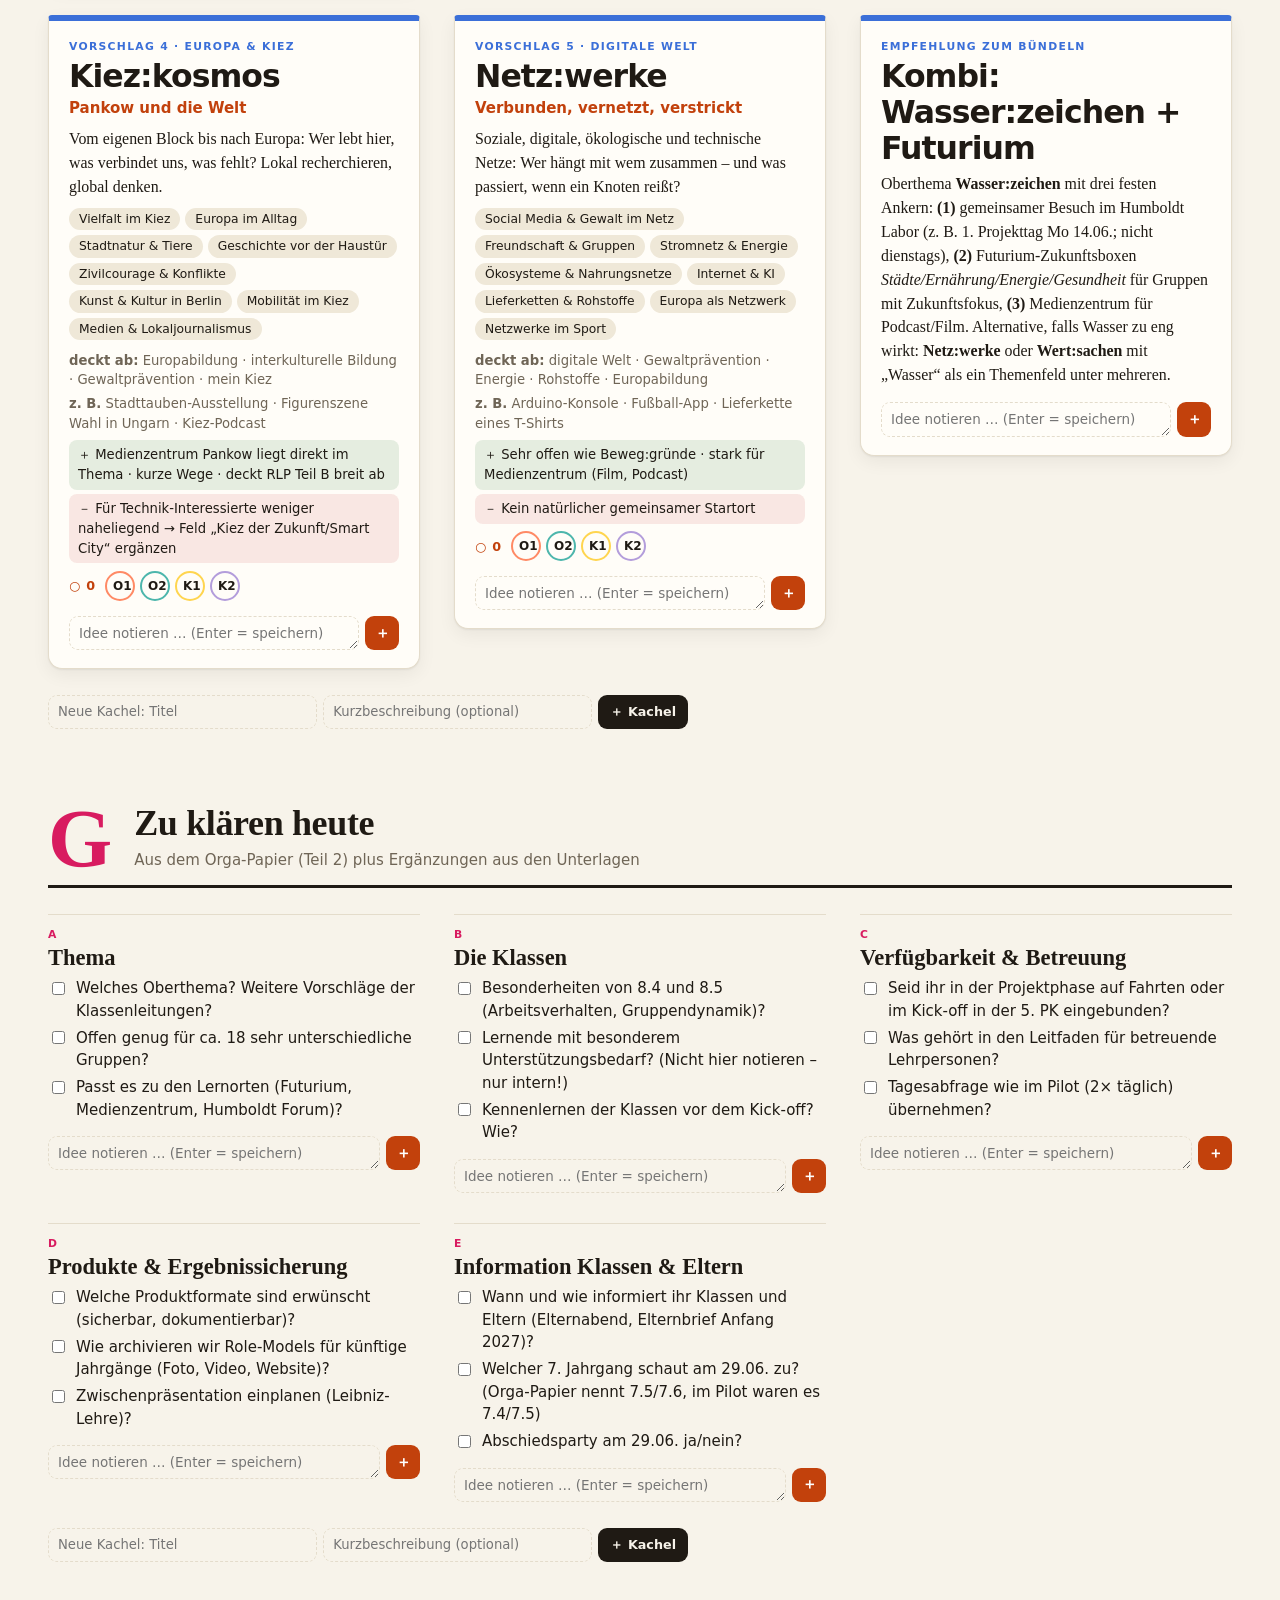
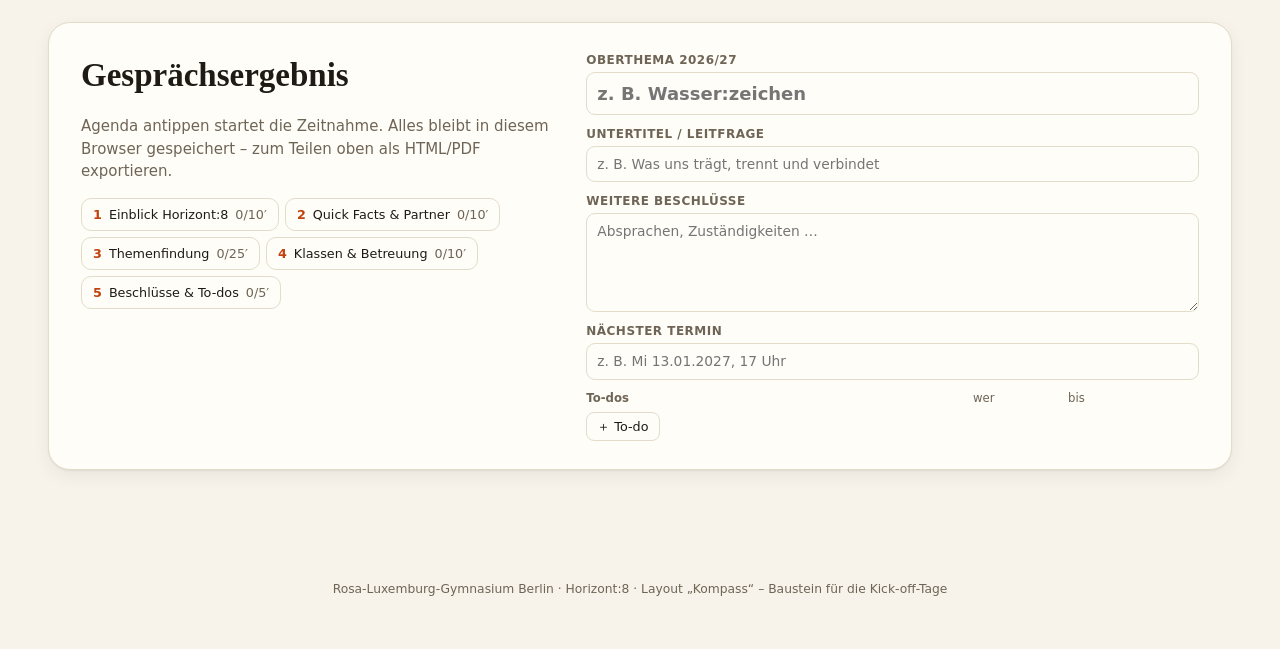
==== commit 0c4c8c6b: "Beschluss 25.11.: Oberthema Zukunfts:Bilder im Board (Kompass-Hero + Nadel, Badge) Co-Authored-By: C" ====
--- a/kompass.html
+++ b/kompass.html
@@ -63,7 +63,7 @@
     <circle cx="200" cy="200" r="186" fill="var(--card)" stroke="var(--fg)" stroke-width="3"/>
     <circle cx="200" cy="200" r="150" fill="none" stroke="var(--line)" stroke-width="1.5" stroke-dasharray="3 6"/>
     <g id="ticks"></g><g id="labels"></g>
-    <g id="needle"><polygon points="200,58 214,200 200,214 186,200" fill="var(--accent)"/><polygon points="200,342 214,200 200,186 186,200" fill="var(--fg)" opacity=".25"/></g>
+    <g id="needle"><polygon points="200,98 213,200 200,213 187,200" fill="var(--accent)"/><polygon points="200,302 213,200 200,187 187,200" fill="var(--fg)" opacity=".25"/></g>
     <circle cx="200" cy="200" r="9" fill="var(--fg)"/>
   </svg>
 </div>
@@ -87,7 +87,7 @@
   document.getElementById("meta").textContent = D.meta.untertitel + " · " + D.meta.termin;
 
   function hero() {
-    const d = H.st.decisions, ot = document.getElementById("ot");
+    const d0 = H.st.decisions, B = D.meta.beschluss || {}, d = { oberthema: d0.oberthema || B.oberthema || "", claim: d0.claim || B.claim || "" }, ot = document.getElementById("ot");
     ot.innerHTML = d.oberthema ? `<span class="ot">${H.esc(d.oberthema)}</span>` : `<span class="ot open">Oberthema 2026/27 – wird gerade gefunden</span>`;
     document.getElementById("claim").textContent = d.claim || "";
     compass();
@@ -97,7 +97,8 @@
     const items = th.tiles.filter((t) => !/kombi/.test(t.id));
     const n = items.length, R = 168;
     document.getElementById("ticks").innerHTML = Array.from({ length: 36 }, (_, i) => { const a = i * 10 * Math.PI / 180; const r1 = i % 9 ? 178 : 168; return `<line x1="${200 + Math.sin(a) * r1}" y1="${200 - Math.cos(a) * r1}" x2="${200 + Math.sin(a) * 186}" y2="${200 - Math.cos(a) * 186}" stroke="var(--fg)" stroke-width="${i % 9 ? 1 : 2.5}"/>`; }).join("");
-    const rk = H.ranking(), lead = rk[0] && rk[0].total > 0 && (!rk[1] || rk[1].total < rk[0].total) ? rk[0].tile.id : null;
+    const rk = H.ranking(), B = (D.meta.beschluss || {}).oberthema, fixed = B && items.find((t) => t.titel === (H.st.decisions.oberthema || B));
+    const lead = fixed ? fixed.id : (rk[0] && rk[0].total > 0 && (!rk[1] || rk[1].total < rk[0].total) ? rk[0].tile.id : null);
     document.getElementById("labels").innerHTML = items.map((t, i) => {
       const a = (i / n) * 2 * Math.PI, x = 200 + Math.sin(a) * (R - 52), y = 200 - Math.cos(a) * (R - 52);
       const v = Object.values(H.st.votes[t.id] || {}).reduce((s, b) => s + b, 0);
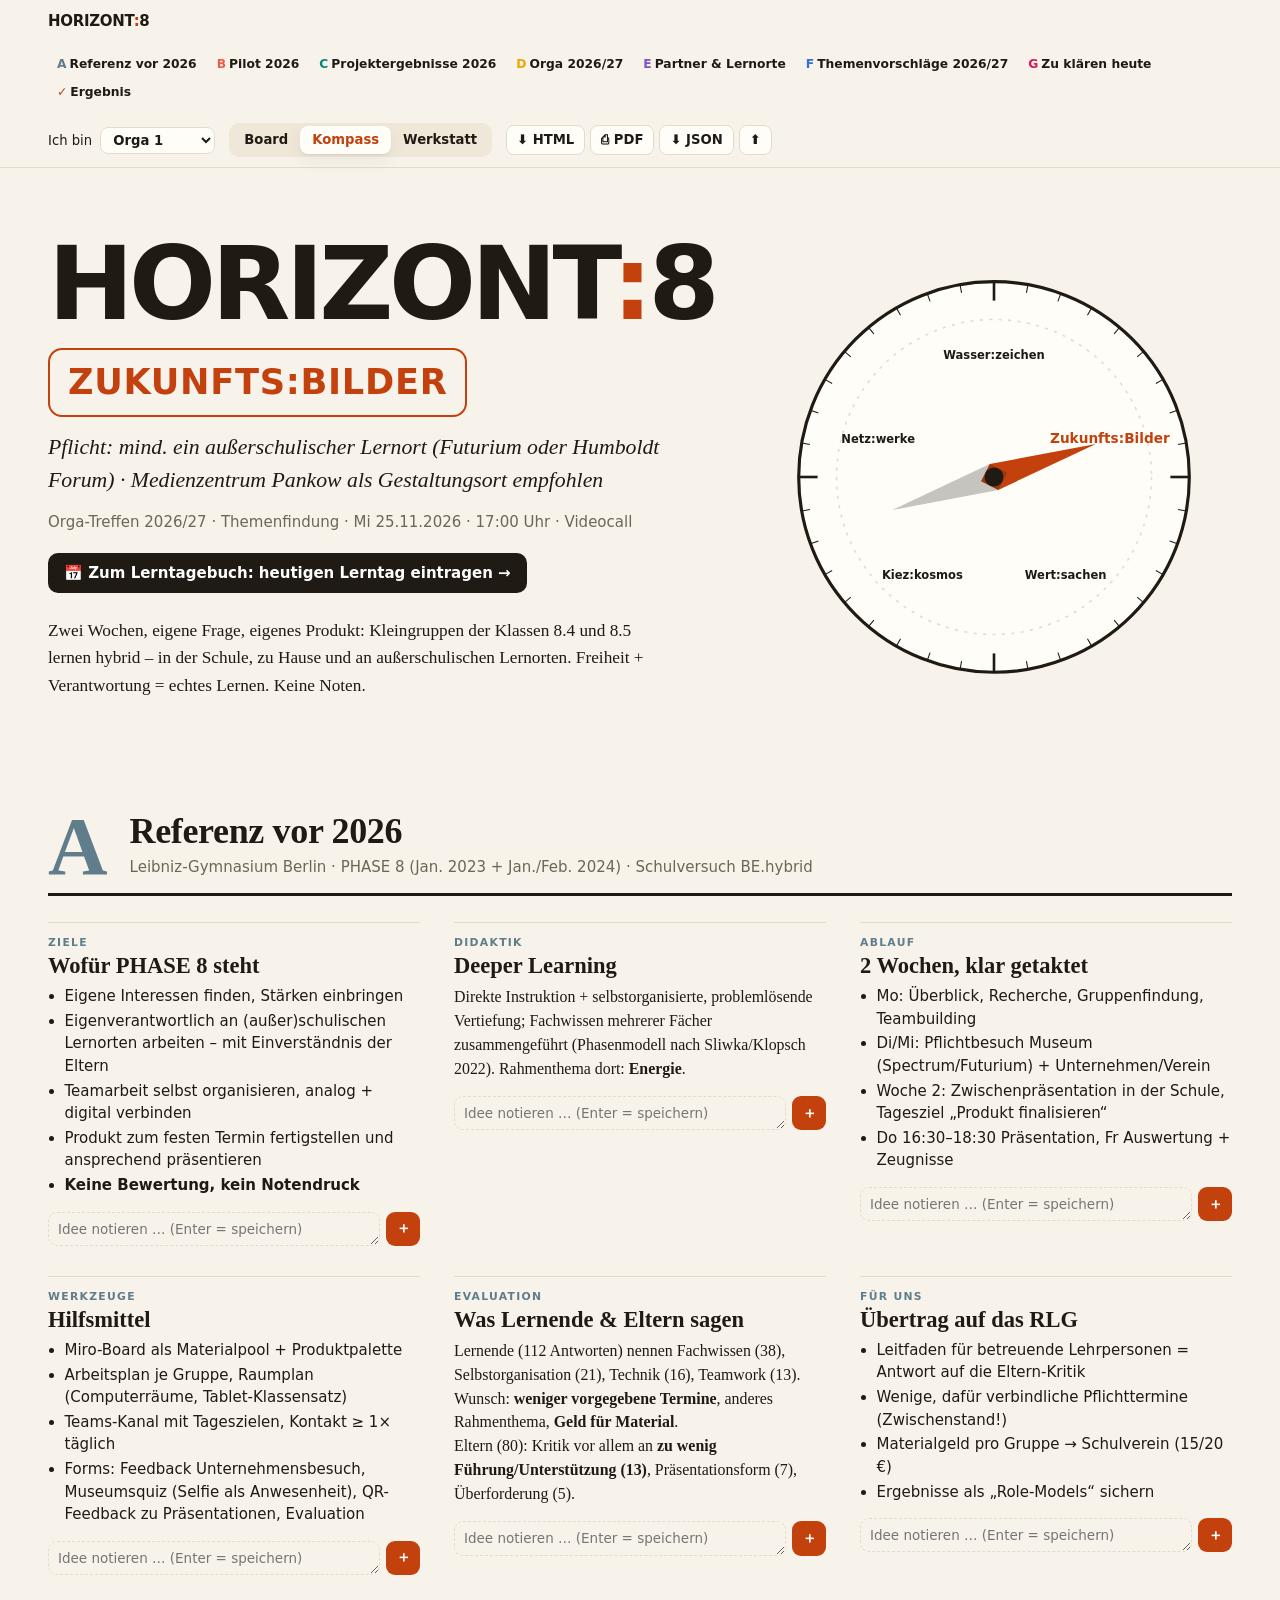
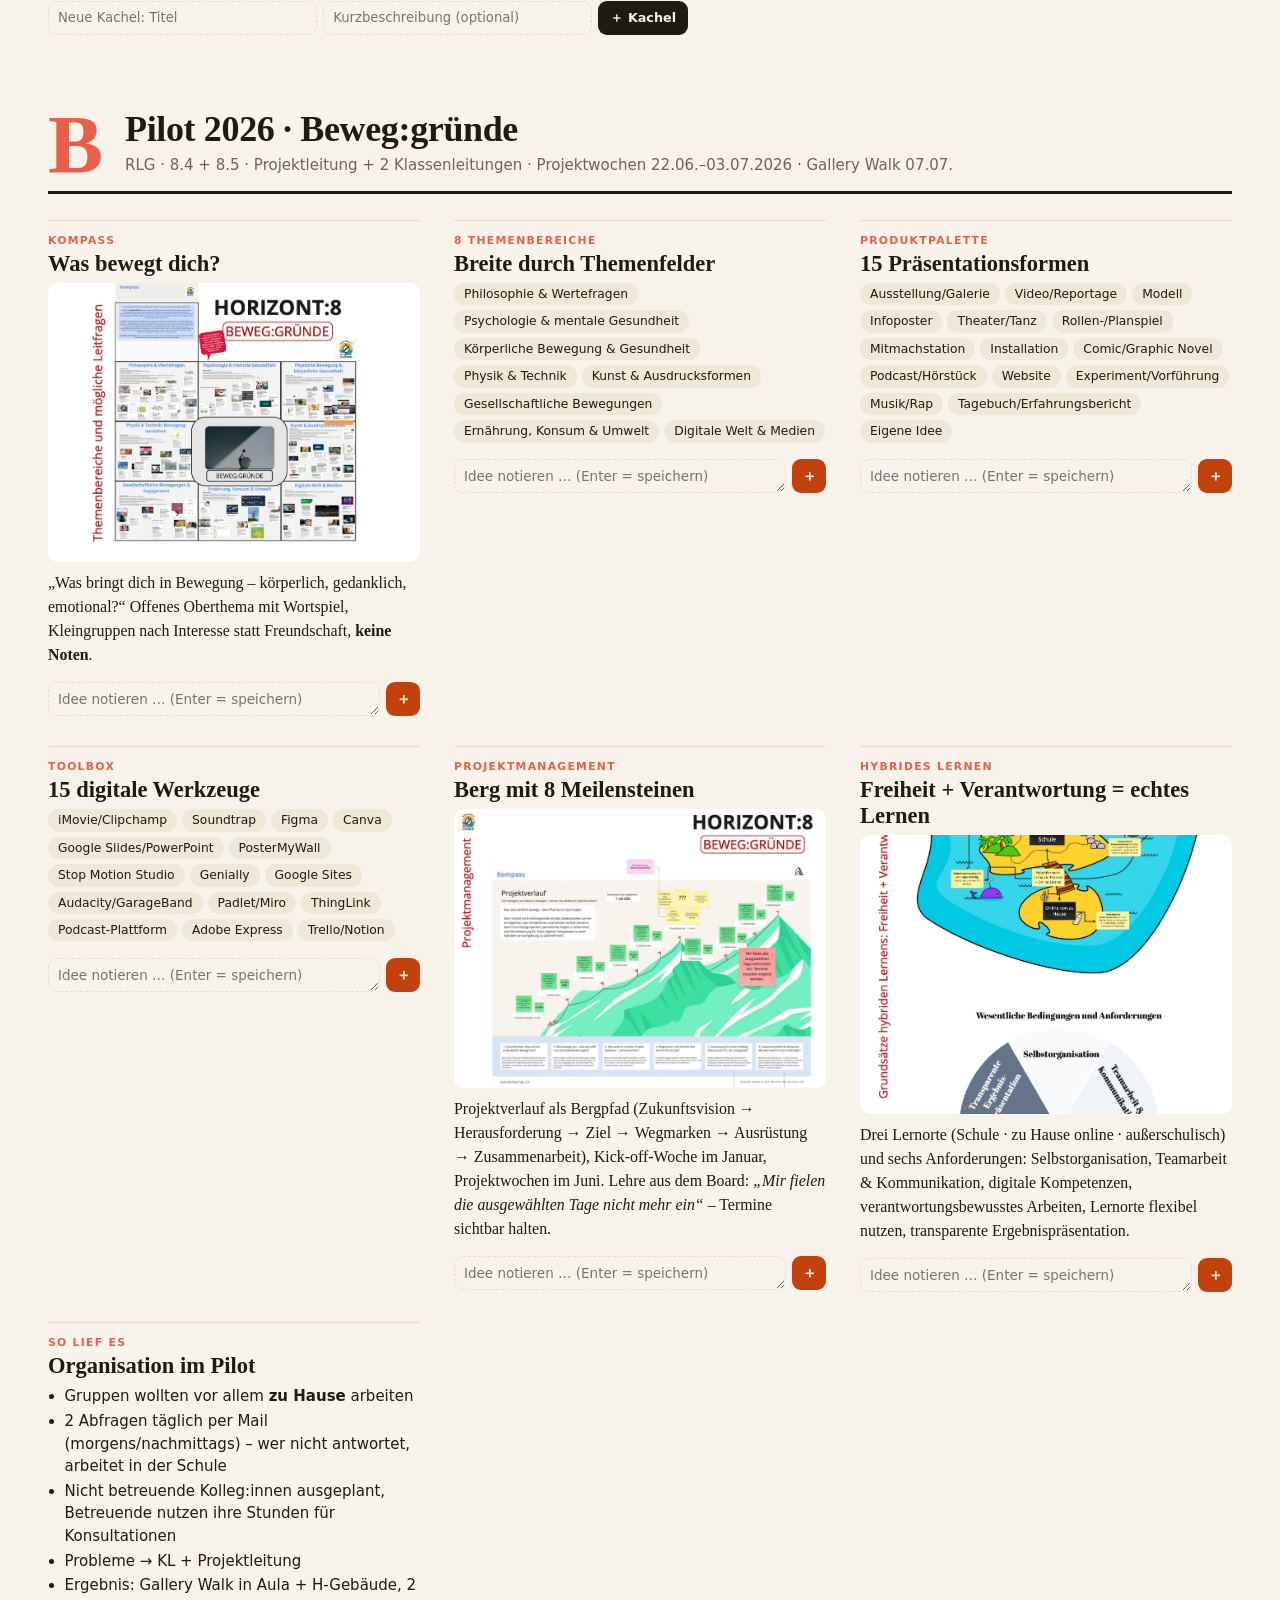
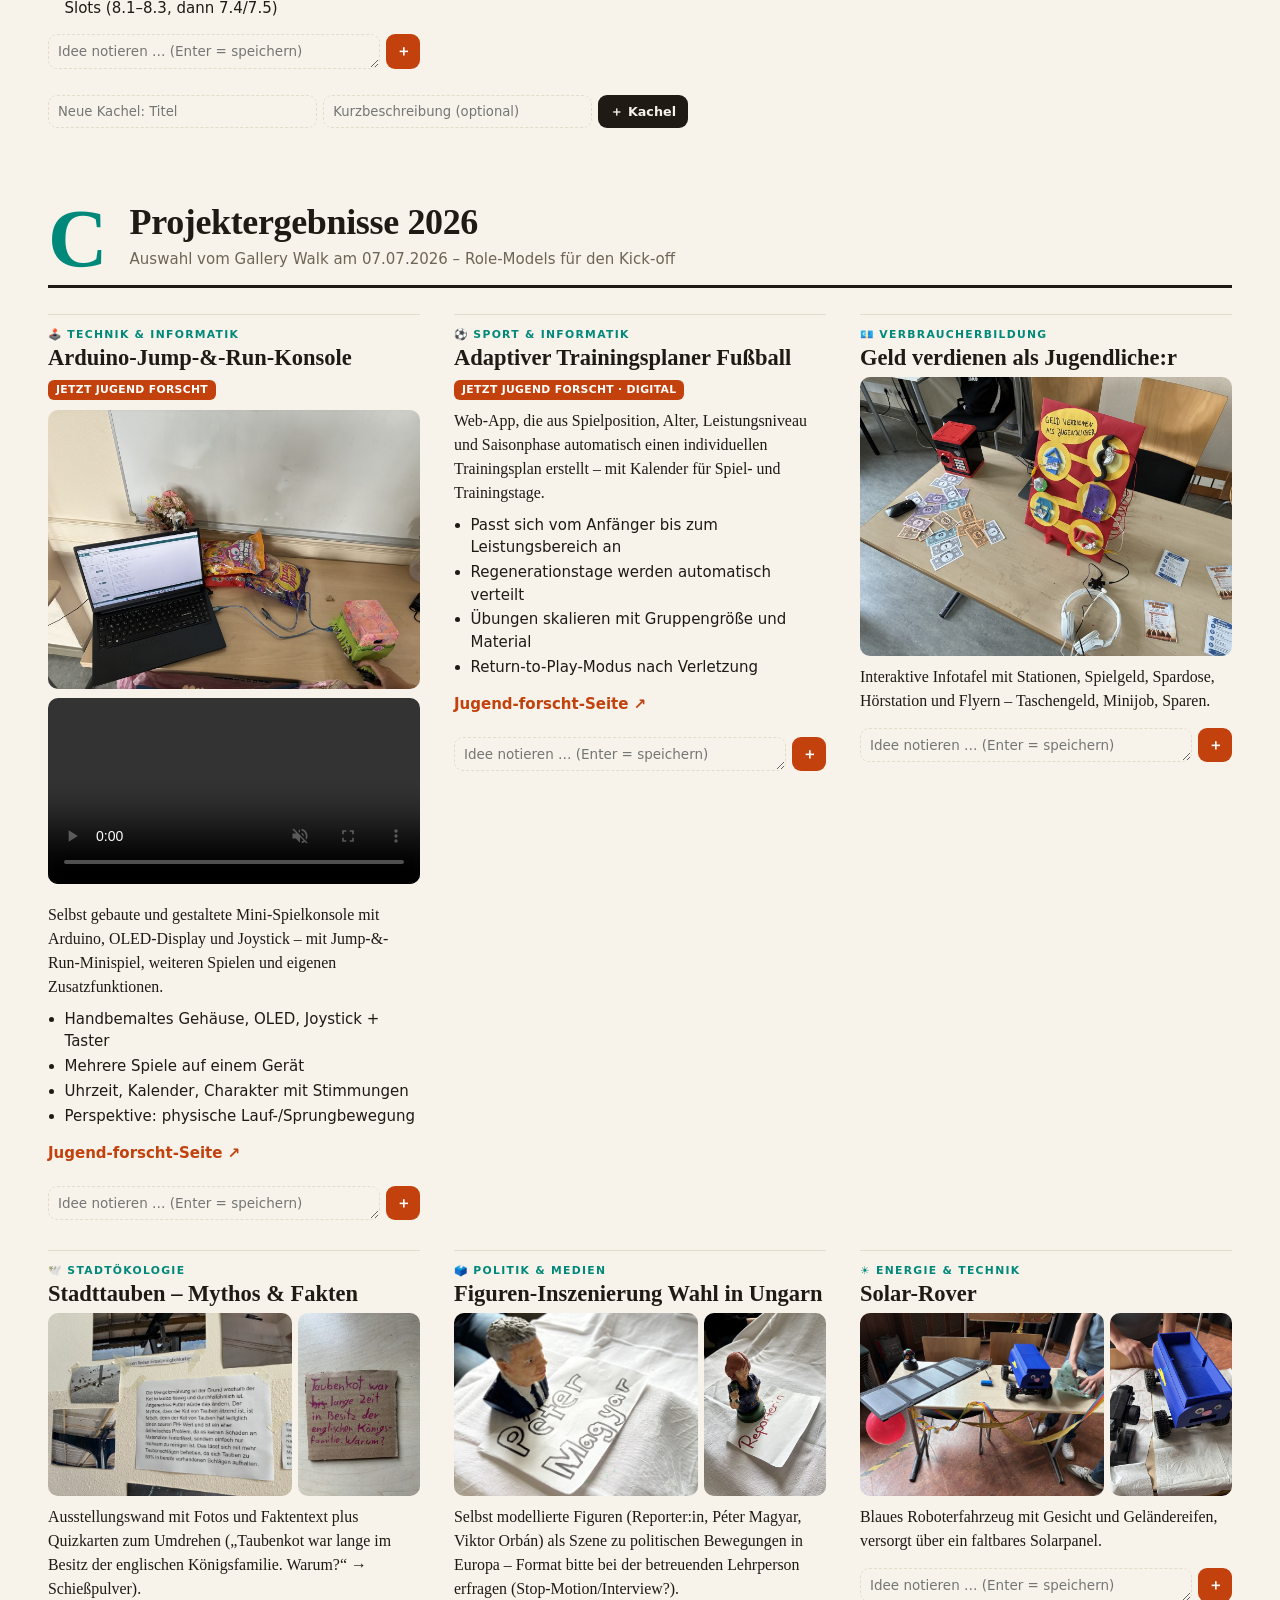
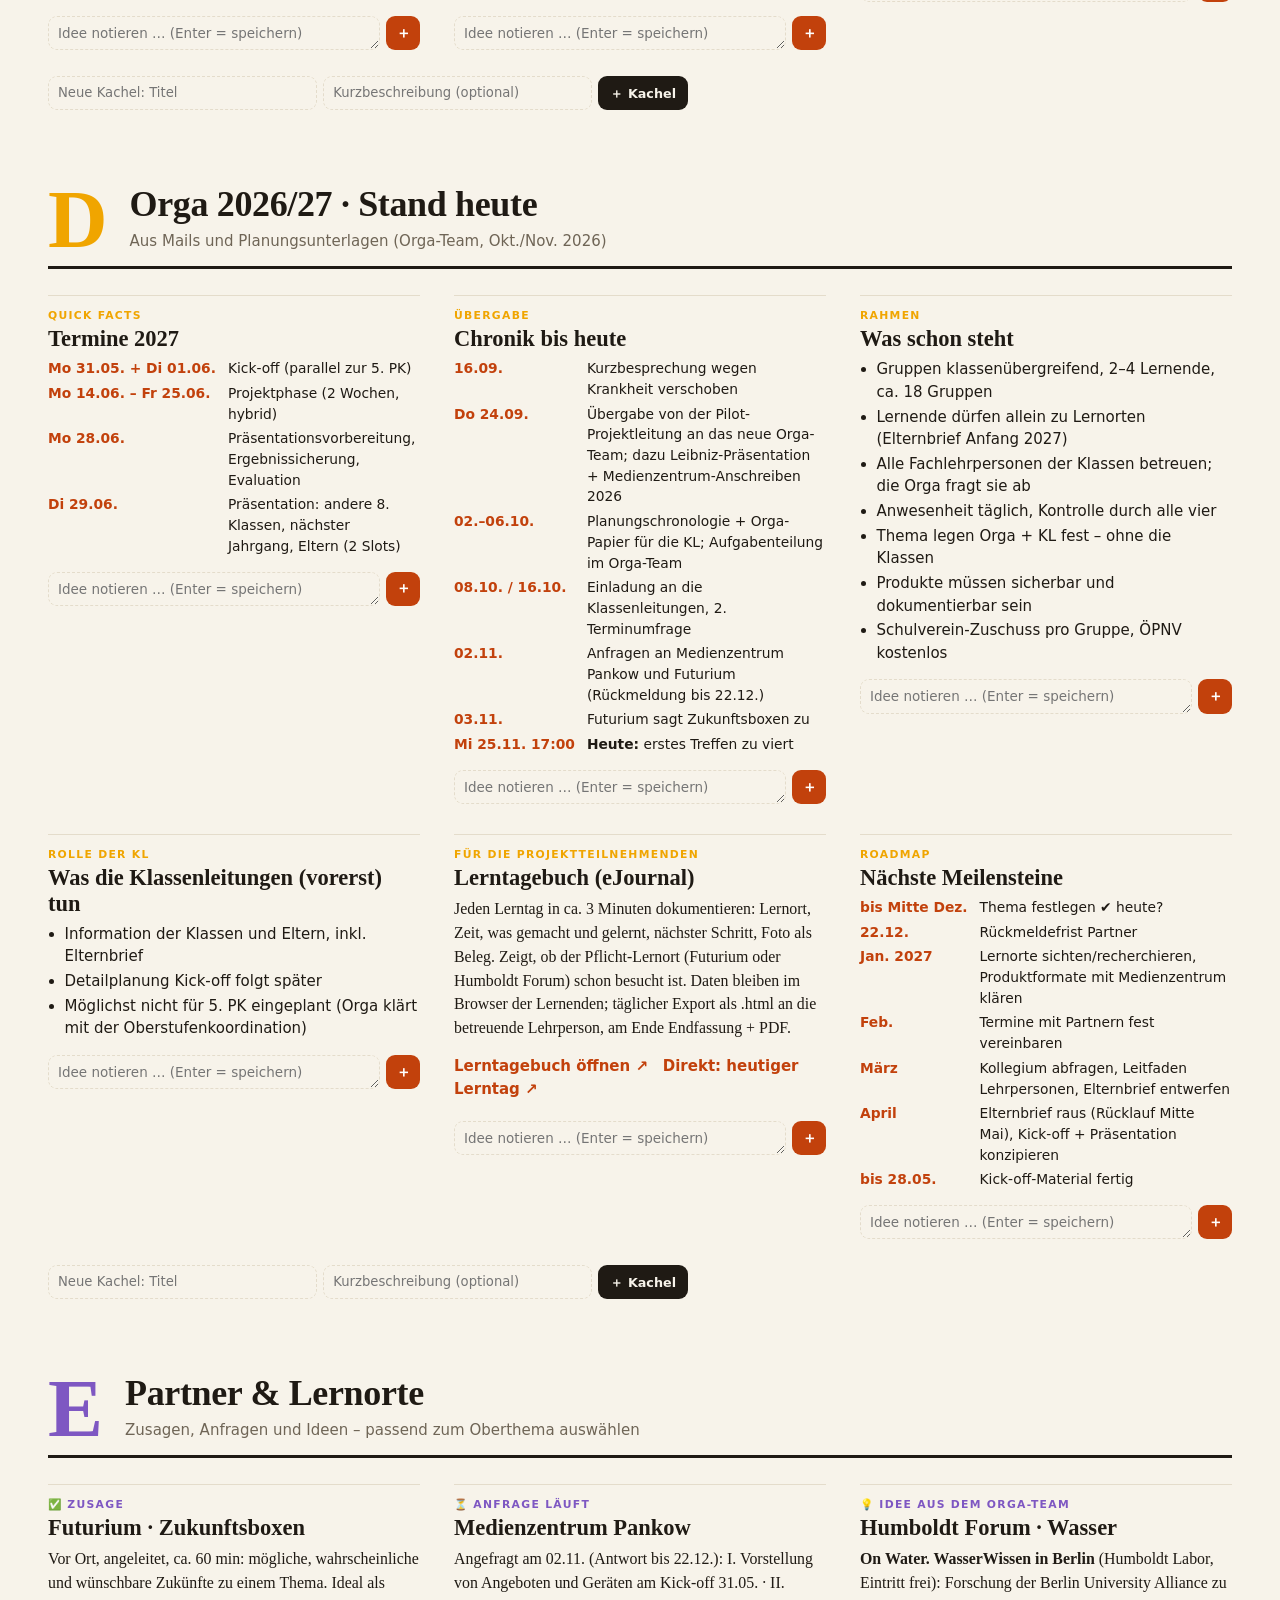
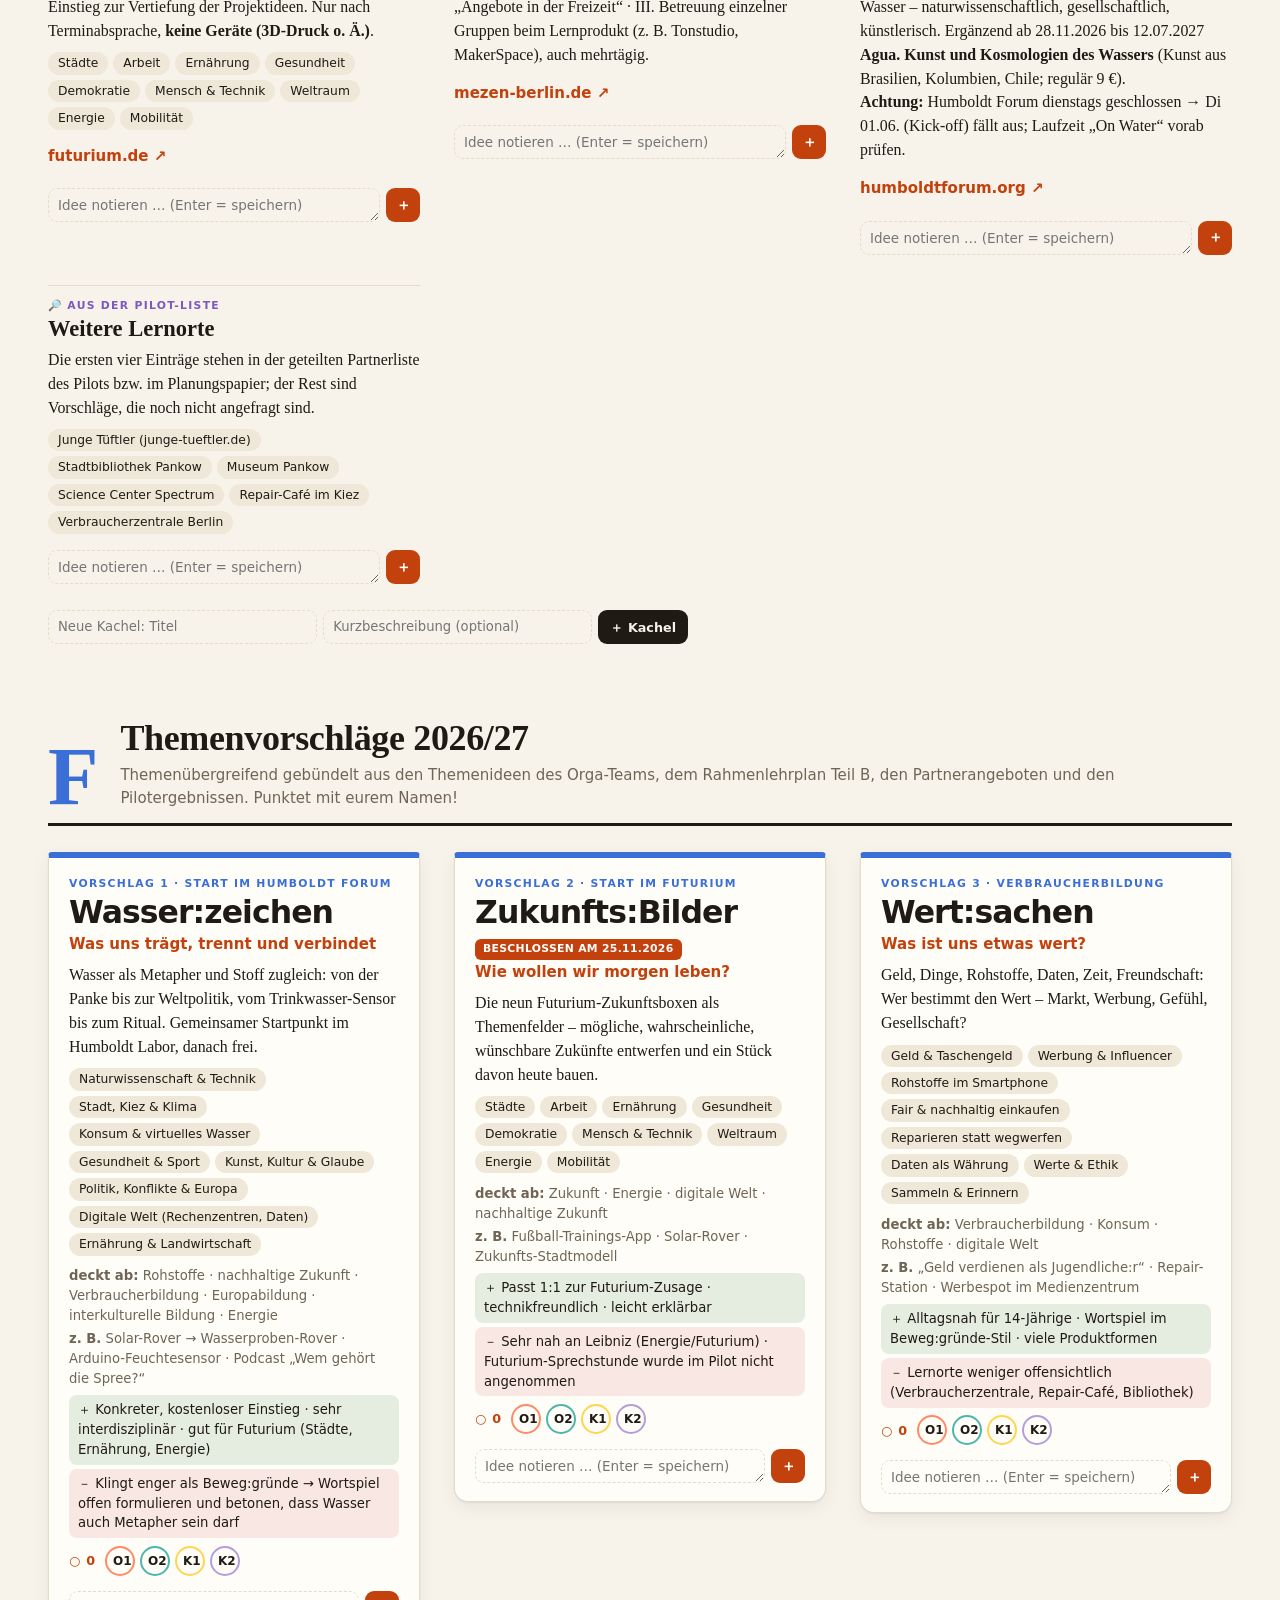
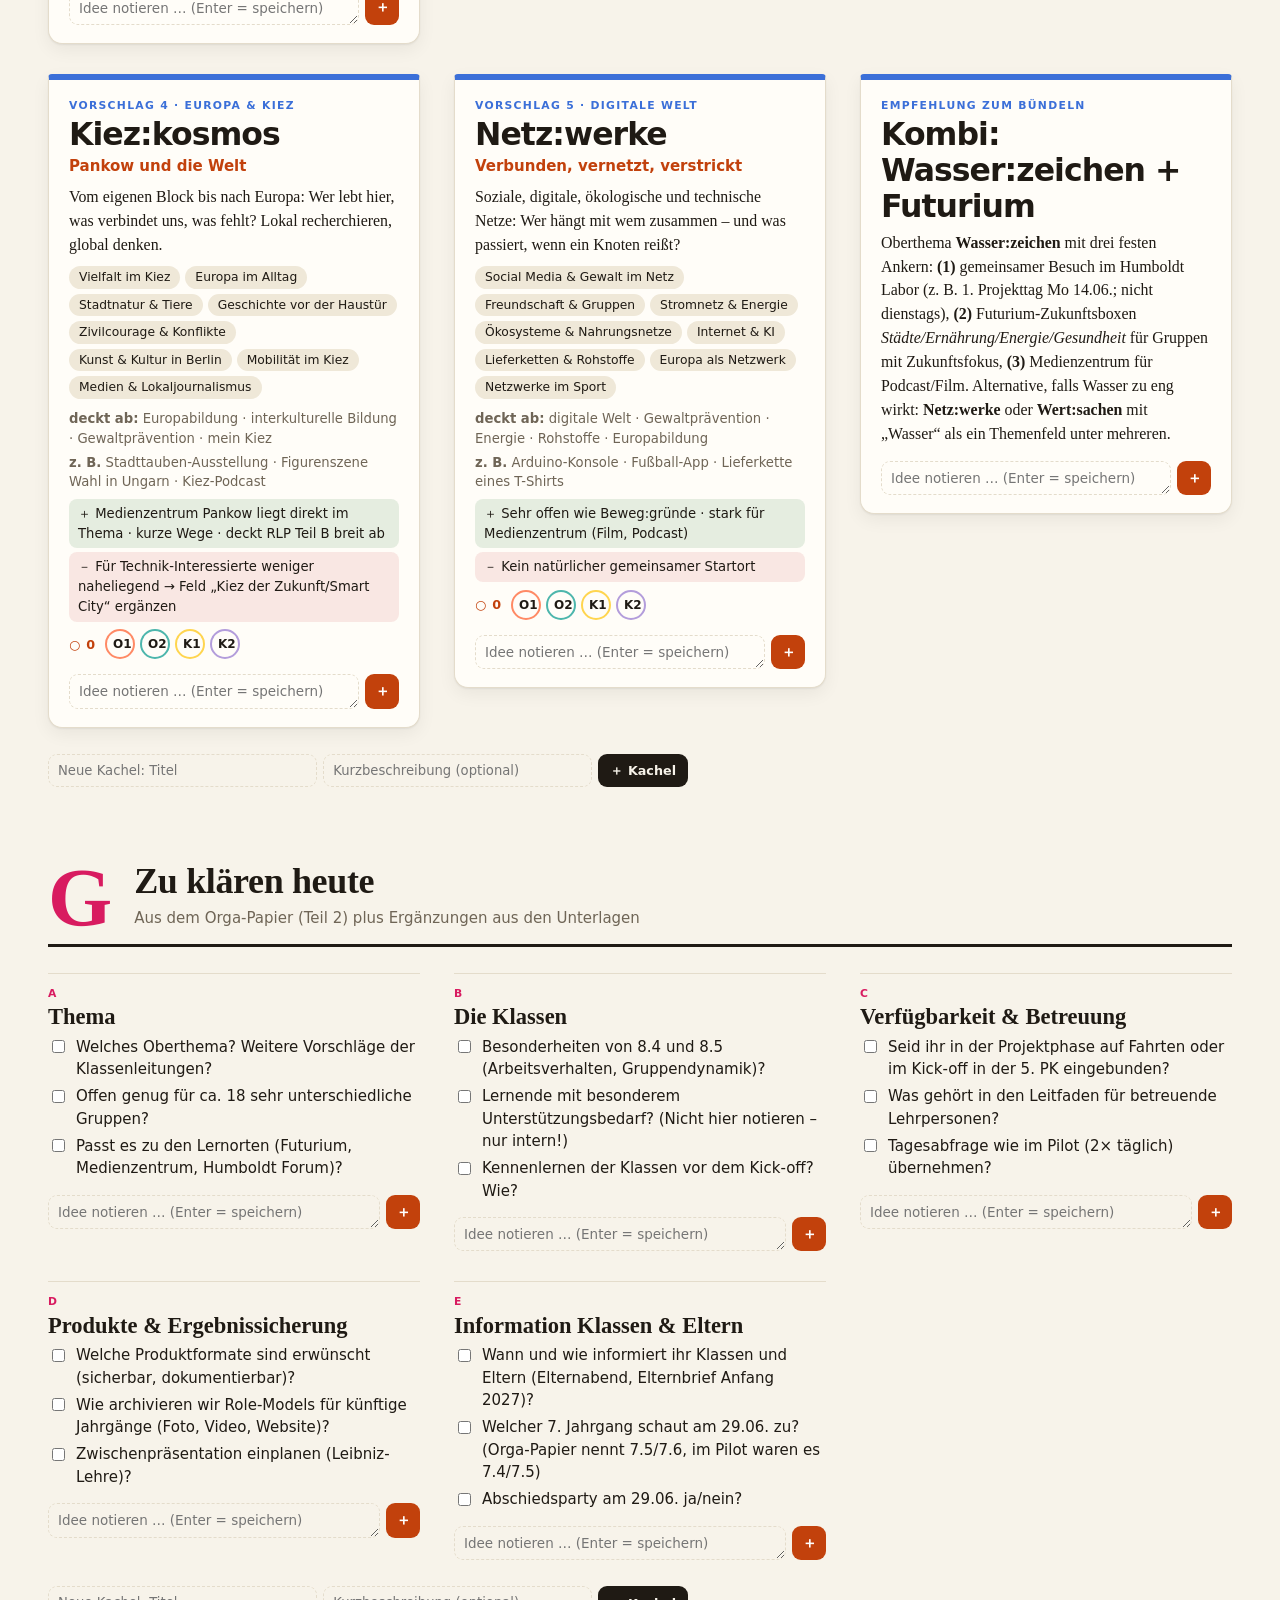
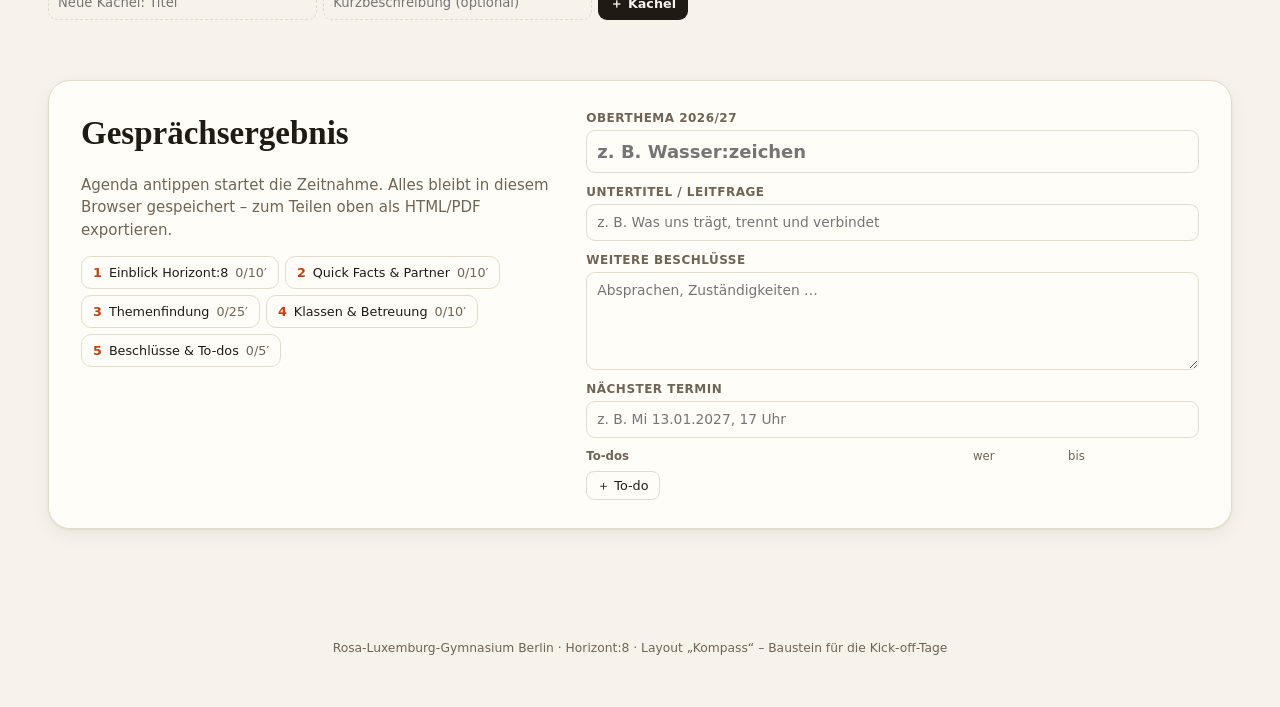
==== commit ab7da25e: "Lerntagebuch (eJournal) für die Projektphase: Lerntag-Karten, Wochenleiste, Lernort-Pflicht Basiert " ====
--- a/kompass.html
+++ b/kompass.html
@@ -25,6 +25,8 @@
   .hero .claim { font-family: var(--serif); font-size: 1.45em; font-style: italic; margin: 14px 0 6px; }
   .hero .meta { color: var(--muted); }
   .hero .lead { font-family: var(--serif); font-size: 1.15em; line-height: 1.6; max-width: 620px; }
+  .tb-btn { display: inline-block; background: var(--fg); color: #fff; text-decoration: none; font-weight: 700; border-radius: 10px; padding: 9px 16px; margin: 4px 0 6px; }
+  .tb-btn:hover { background: var(--accent); }
   #compass { width: 100%; max-width: 420px; justify-self: center; }
   #compass text { font: 700 11px var(--font); fill: var(--fg); }
   #needle { transition: transform 1.2s cubic-bezier(.3,1.6,.5,1); transform-origin: 200px 200px; }
@@ -57,6 +59,7 @@
     <div id="ot"></div>
     <p class="claim" id="claim"></p>
     <p class="meta" id="meta"></p>
+    <p><a class="tb-btn" href="lerntagebuch.html">📅 Zum Lerntagebuch: heutigen Lerntag eintragen →</a></p>
     <p class="lead">Zwei Wochen, eigene Frage, eigenes Produkt: Kleingruppen der Klassen 8.4 und 8.5 lernen hybrid – in der Schule, zu Hause und an außerschulischen Lernorten. Freiheit + Verantwortung = echtes Lernen. Keine Noten.</p>
   </div>
   <svg id="compass" viewBox="0 0 400 400" role="img" aria-label="Kompass: die Nadel zeigt auf das Thema mit den meisten Punkten">
